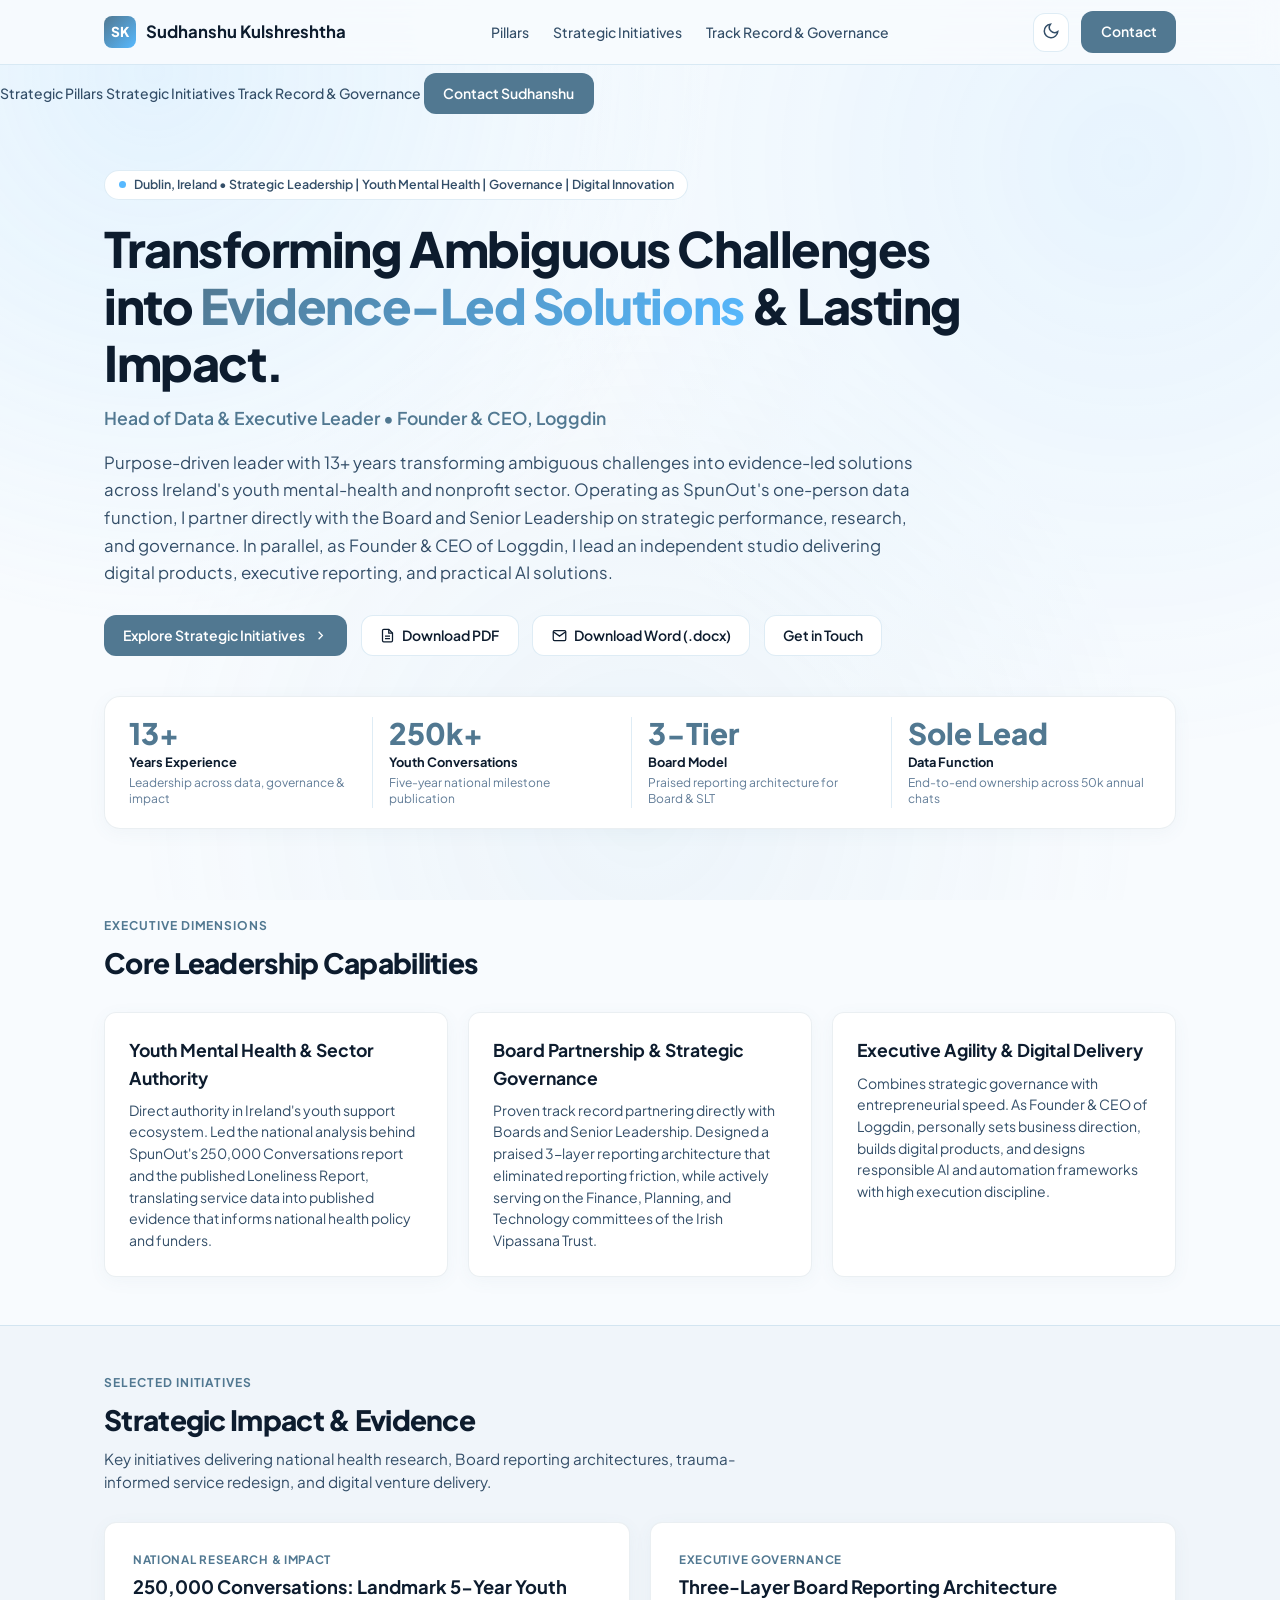
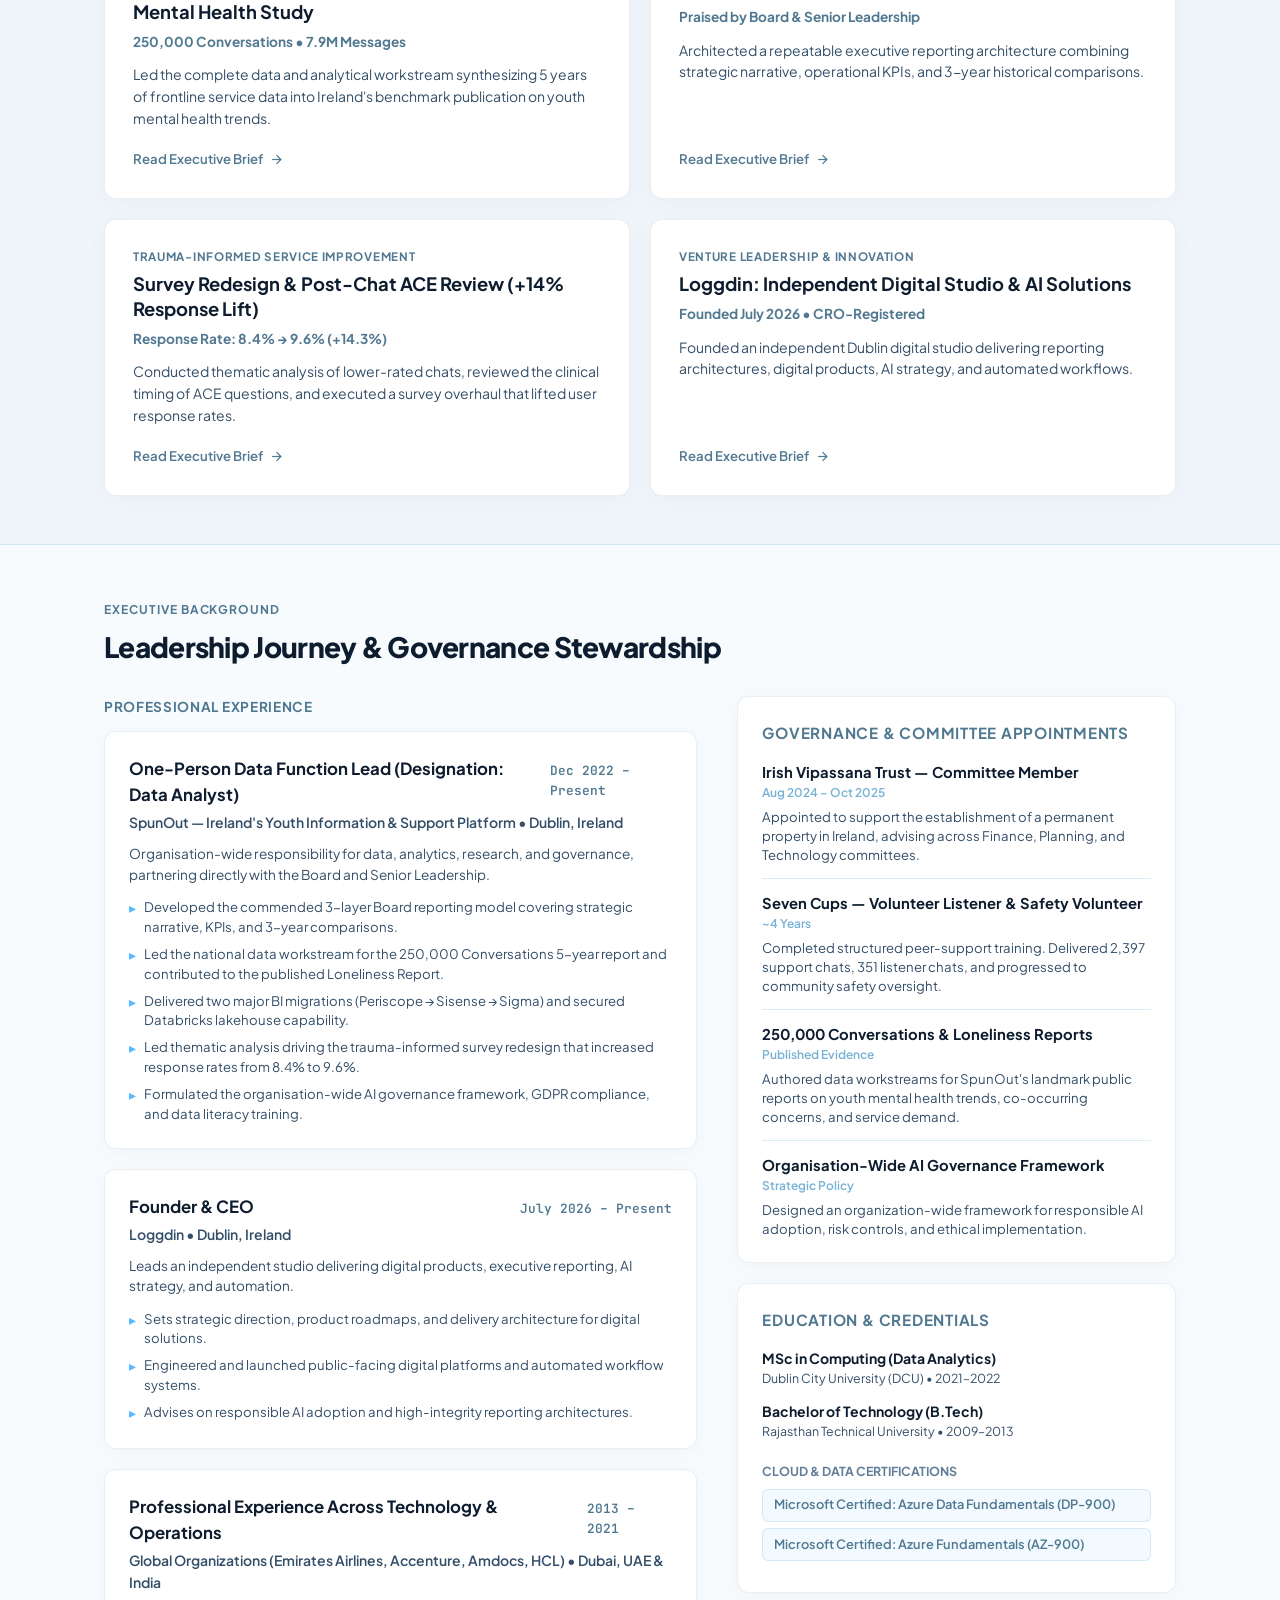
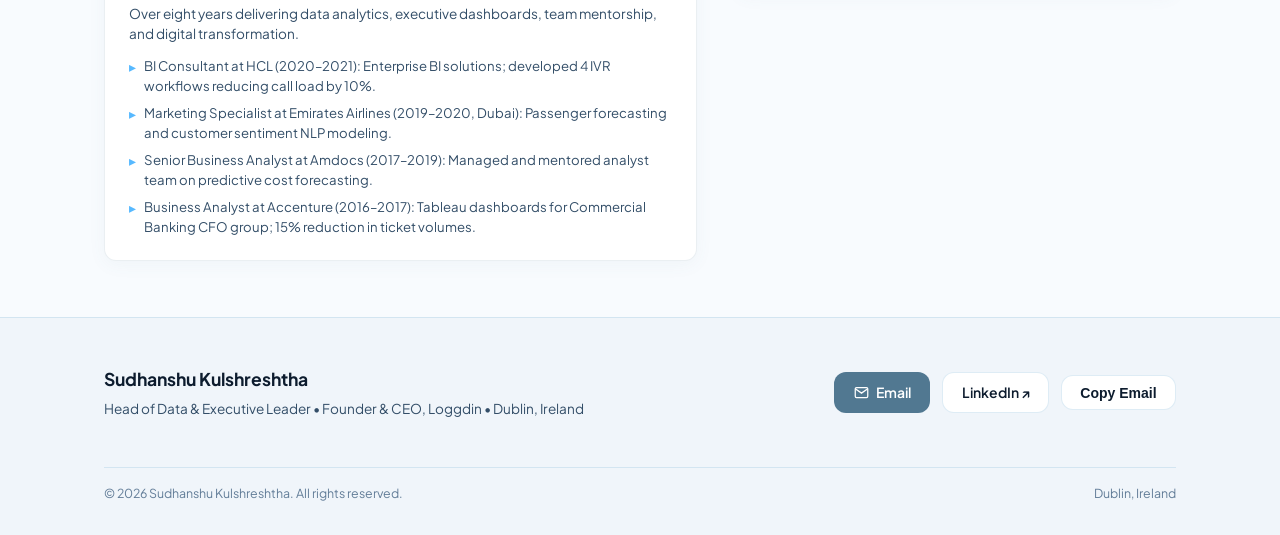
==== index.html @ 3b9b5137 "Executive portfolio & CEO resume for Sudhanshu Kulshreshtha" ====
<!DOCTYPE html>
<html lang="en" data-theme="light">
<head>
  <meta charset="UTF-8">
  <meta name="viewport" content="width=device-width, initial-scale=1.0">
  <title>Sudhanshu Kulshreshtha | Head of Data • Founder & CEO @ Loggdin</title>
  <meta name="description" content="Executive dossier of Sudhanshu Kulshreshtha. Strategic Leader across Youth Mental Health, Board Governance & Digital Innovation. Founder & CEO @ Loggdin • One-Person Data Function Lead @ SpunOut.">
  
  <!-- Google Fonts: Plus Jakarta Sans & JetBrains Mono -->
  <link rel="preconnect" href="https://fonts.googleapis.com">
  <link rel="preconnect" href="https://fonts.gstatic.com" crossorigin>
  <link href="https://fonts.googleapis.com/css2?family=JetBrains+Mono:wght@400;600;700&family=Plus+Jakarta+Sans:wght@400;500;600;700;800&display=swap" rel="stylesheet">
  
  <!-- Calm Blue Executive Dossier Stylesheet -->
  <link rel="stylesheet" href="css/styles.css">
</head>
<body>

  <!-- Calm Blue Ambient Gradient -->
  <div class="ambient-mesh"></div>

  <div class="content-wrapper">
    <!-- Header & Navigation -->
    <header class="site-header">
      <div class="container nav-container">
        <a href="#hero" class="logo-link">
          <div class="logo-badge">SK</div>
          <span>Sudhanshu Kulshreshtha</span>
        </a>

        <ul class="nav-links">
          <li><a href="#pillars" class="nav-link">Pillars</a></li>
          <li><a href="#initiatives" class="nav-link">Strategic Initiatives</a></li>
          <li><a href="#track-record" class="nav-link">Track Record & Governance</a></li>
        </ul>

        <div class="nav-actions">
          <button id="theme-toggle-btn" class="btn-icon-only" aria-label="Toggle Theme" title="Toggle Light / Dark Mode">
            <span id="theme-icon">
              <svg width="18" height="18" viewBox="0 0 24 24" fill="none" stroke="currentColor" stroke-width="2"><path d="M21 12.79A9 9 0 1 1 11.21 3 7 7 0 0 0 21 12.79z"></path></svg>
            </span>
          </button>
          <a href="mailto:kul.sudhanshu@gmail.com" class="btn btn-primary">
            <span>Contact</span>
          </a>
          <button id="mobile-menu-btn" class="mobile-toggle btn-icon-only" aria-label="Open Mobile Menu">
            <svg width="20" height="20" viewBox="0 0 24 24" fill="none" stroke="currentColor" stroke-width="2"><line x1="3" y1="12" x2="21" y2="12"></line><line x1="3" y1="6" x2="21" y2="6"></line><line x1="3" y1="18" x2="21" y2="18"></line></svg>
          </button>
        </div>
      </div>
    </header>

    <!-- Mobile Drawer Menu -->
    <div id="mobile-drawer" class="mobile-nav-drawer">
      <a href="#pillars" class="nav-link">Strategic Pillars</a>
      <a href="#initiatives" class="nav-link">Strategic Initiatives</a>
      <a href="#track-record" class="nav-link">Track Record & Governance</a>
      <a href="mailto:kul.sudhanshu@gmail.com" class="btn btn-primary" style="margin-top: 0.5rem;">Contact Sudhanshu</a>
    </div>

    <main>
      <!-- Compact Executive Hero -->
      <section id="hero" class="hero-section">
        <div class="container">
          <div class="hero-meta-strip">
            <span class="pulse-dot"></span>
            <span>Dublin, Ireland • Strategic Leadership | Youth Mental Health | Governance | Digital Innovation</span>
          </div>

          <h1 class="hero-title">
            Transforming Ambiguous Challenges into <span class="gradient-text">Evidence-Led Solutions</span> & Lasting Impact.
          </h1>

          <div class="hero-role-strip">
            Head of Data & Executive Leader • Founder & CEO, Loggdin
          </div>

          <p id="hero-bio" class="hero-bio">
            Purpose-driven leader with 13+ years transforming ambiguous challenges into evidence-led solutions across Ireland's youth mental-health and nonprofit sector. Operating as SpunOut's one-person data function, I partner directly with the Board and Senior Leadership on strategic performance, research, and governance. In parallel, as Founder & CEO of Loggdin, I lead an independent studio delivering digital products, executive reporting, and practical AI solutions.
          </p>

          <div class="hero-ctas">
            <a href="#initiatives" class="btn btn-primary">
              <span>Explore Strategic Initiatives</span>
              <svg width="15" height="15" viewBox="0 0 24 24" fill="none" stroke="currentColor" stroke-width="2"><polyline points="9 18 15 12 9 6"></polyline></svg>
            </a>
            <a href="Sudhanshu_Kulshreshtha_Resume.pdf" target="_blank" download="Sudhanshu_Kulshreshtha_Resume.pdf" class="btn btn-secondary" title="Download Official 2-Page PDF Resume">
              <svg width="15" height="15" viewBox="0 0 24 24" fill="none" stroke="currentColor" stroke-width="2"><path d="M14 2H6a2 2 0 0 0-2 2v16a2 2 0 0 0 2 2h12a2 2 0 0 0 2-2V8z"></path><polyline points="14 2 14 8 20 8"></polyline><line x1="16" y1="13" x2="8" y2="13"></line><line x1="16" y1="17" x2="8" y2="17"></line></svg>
              <span>Download PDF</span>
            </a>
            <a href="Sudhanshu_Kulshreshtha_Resume.docx" download="Sudhanshu_Kulshreshtha_Resume.docx" class="btn btn-secondary" title="Download Editable Microsoft Word Resume">
              <svg width="15" height="15" viewBox="0 0 24 24" fill="none" stroke="currentColor" stroke-width="2"><path d="M4 4h16c1.1 0 2 .9 2 2v12c0 1.1-.9 2-2 2H4c-1.1 0-2-.9-2-2V6c0-1.1.9-2 2-2z"></path><polyline points="22,6 12,13 2,6"></polyline></svg>
              <span>Download Word (.docx)</span>
            </a>
            <a href="mailto:kul.sudhanshu@gmail.com" class="btn btn-secondary">
              <span>Get in Touch</span>
            </a>
          </div>

          <!-- Space-Optimized Metrics Bar -->
          <div id="stats-bar-container" class="stats-bar">
            <!-- Injected via JavaScript -->
          </div>
        </div>
      </section>

      <!-- Strategic Pillars -->
      <section id="pillars" class="pillars-section">
        <div class="container">
          <div class="section-header">
            <span class="section-label">Executive Dimensions</span>
            <h2 class="section-heading">Core Leadership Capabilities</h2>
          </div>

          <div id="pillars-container" class="pillars-grid">
            <!-- Injected via JavaScript -->
          </div>
        </div>
      </section>

      <!-- Strategic Initiatives (The Work) -->
      <section id="initiatives" class="initiatives-section">
        <div class="container">
          <div class="section-header">
            <span class="section-label">Selected Initiatives</span>
            <h2 class="section-heading">Strategic Impact & Evidence</h2>
            <p class="section-desc">Key initiatives delivering national health research, Board reporting architectures, trauma-informed service redesign, and digital venture delivery.</p>
          </div>

          <div id="initiatives-container" class="initiatives-grid">
            <!-- Injected via JavaScript -->
          </div>
        </div>
      </section>

      <!-- Track Record & Governance (Two-Column Space-Optimized Dossier) -->
      <section id="track-record" class="dossier-section">
        <div class="container">
          <div class="section-header">
            <span class="section-label">Executive Background</span>
            <h2 class="section-heading">Leadership Journey & Governance Stewardship</h2>
          </div>

          <div class="dossier-grid">
            <!-- Left Column: Career Journey -->
            <div>
              <div style="font-size: 0.85rem; font-weight: 700; text-transform: uppercase; letter-spacing: 0.05em; color: var(--calm-slate-deep); margin-bottom: 0.85rem;">
                Professional Experience
              </div>
              <div id="experience-container" class="experience-list">
                <!-- Injected via JavaScript -->
              </div>
            </div>

            <!-- Right Column: Governance, Appointments & Credentials -->
            <div class="sidebar-panel">
              <div class="panel-card">
                <div class="panel-title">Governance & Committee Appointments</div>
                <div id="governance-container">
                  <!-- Injected via JavaScript -->
                </div>
              </div>

              <div class="panel-card">
                <div class="panel-title">Education & Credentials</div>
                <div id="education-container" style="margin-bottom: 1.25rem;">
                  <!-- Injected via JavaScript -->
                </div>
                <div style="font-size: 0.775rem; font-weight: 700; text-transform: uppercase; color: var(--text-muted); margin-bottom: 0.5rem;">
                  Cloud & Data Certifications
                </div>
                <div id="certifications-container">
                  <!-- Injected via JavaScript -->
                </div>
              </div>
            </div>
          </div>
        </div>
      </section>
    </main>

    <!-- Compact Executive Footer -->
    <footer class="site-footer">
      <div class="container">
        <div class="footer-inner">
          <div class="footer-info">
            <h3 style="color: var(--text-primary);">Sudhanshu Kulshreshtha</h3>
            <p>Head of Data & Executive Leader • Founder & CEO, Loggdin • Dublin, Ireland</p>
          </div>

          <div class="footer-contact-actions">
            <a href="mailto:kul.sudhanshu@gmail.com" class="btn btn-primary">
              <svg width="15" height="15" viewBox="0 0 24 24" fill="none" stroke="currentColor" stroke-width="2"><path d="M4 4h16c1.1 0 2 .9 2 2v12c0 1.1-.9 2-2 2H4c-1.1 0-2-.9-2-2V6c0-1.1.9-2 2-2z"></path><polyline points="22,6 12,13 2,6"></polyline></svg>
              <span>Email</span>
            </a>
            <a href="https://linkedin.com/in/sudhanshu-kulshreshtha" target="_blank" rel="noopener noreferrer" class="btn btn-secondary">
              <span>LinkedIn ↗</span>
            </a>
            <button onclick="copyEmail()" class="btn btn-secondary">
              <span>Copy Email</span>
            </button>
          </div>

          <div class="footer-copy-text">
            <span>© 2026 Sudhanshu Kulshreshtha. All rights reserved.</span>
            <span>Dublin, Ireland</span>
          </div>
        </div>
      </div>
    </footer>
  </div>

  <!-- Executive Brief Modal -->
  <div id="initiative-modal" class="modal-overlay" role="dialog" aria-modal="true" aria-label="Executive Brief">
    <div class="modal-container">
      <button class="modal-close-btn" onclick="closeInitiativeModal()" aria-label="Close modal">
        <svg width="18" height="18" viewBox="0 0 24 24" fill="none" stroke="currentColor" stroke-width="2"><line x1="18" y1="6" x2="6" y2="18"></line><line x1="6" y1="6" x2="18" y2="18"></line></svg>
      </button>
      <div id="modal-content">
        <!-- Injected via JavaScript -->
      </div>
    </div>
  </div>

  <!-- Scripts -->
  <script src="js/data.js"></script>
  <script src="js/app.js"></script>
</body>
</html>
---- css/styles.css ----
/* ==========================================================================
   Sudhanshu Kulshreshtha Executive Dossier Stylesheet
   "Calm Blue" Space-Optimized Executive Design System
   Palette:
     #90D5FF (Sky Mist)
     #57B9FF (Vibrant Cerulean)
     #77B1D4 (Muted Slate Blue)
     #517891 (Deep Slate Blue)
   ========================================================================== */

:root {
  --calm-sky: #90D5FF;
  --calm-cerulean: #57B9FF;
  --calm-slate-light: #77B1D4;
  --calm-slate-deep: #517891;

  /* Executive Calm Light Theme */
  --bg-primary: #F8FBFE;
  --bg-secondary: #F0F5FA;
  --bg-surface: #FFFFFF;
  --bg-card: #FFFFFF;
  --bg-subtle-blue: rgba(144, 213, 255, 0.12);
  
  --border-subtle: rgba(119, 177, 212, 0.24);
  --border-active: #57B9FF;
  --border-card: rgba(81, 120, 145, 0.12);

  --text-primary: #0D1C2E;
  --text-secondary: #334E68;
  --text-muted: #627D98;

  --font-sans: 'Plus Jakarta Sans', -apple-system, BlinkMacSystemFont, sans-serif;
  --font-mono: 'JetBrains Mono', monospace;

  --radius-sm: 6px;
  --radius-md: 12px;
  --radius-lg: 16px;
  --radius-full: 9999px;

  --shadow-subtle: 0 4px 18px rgba(81, 120, 145, 0.05);
  --shadow-hover: 0 8px 24px rgba(81, 120, 145, 0.1);
  --shadow-modal: 0 20px 50px rgba(13, 28, 46, 0.18);

  --transition-fast: 0.15s ease;
  --transition-base: 0.25s cubic-bezier(0.2, 0.8, 0.2, 1);
}

[data-theme="dark"] {
  --bg-primary: #0A121C;
  --bg-secondary: #0F1A28;
  --bg-surface: #142234;
  --bg-card: #142234;
  --bg-subtle-blue: rgba(87, 185, 255, 0.08);

  --border-subtle: rgba(119, 177, 212, 0.18);
  --border-active: #57B9FF;
  --border-card: rgba(119, 177, 212, 0.14);

  --text-primary: #F0F6FC;
  --text-secondary: #BAC7D5;
  --text-muted: #7E93A8;

  --shadow-subtle: 0 4px 20px rgba(0, 0, 0, 0.3);
  --shadow-hover: 0 8px 28px rgba(0, 0, 0, 0.45);
  --shadow-modal: 0 25px 60px rgba(0, 0, 0, 0.6);
}

*, *::before, *::after {
  box-sizing: border-box;
  margin: 0;
  padding: 0;
}

html {
  scroll-behavior: smooth;
  font-family: var(--font-sans);
  background-color: var(--bg-primary);
  color: var(--text-primary);
  line-height: 1.55;
}

body {
  min-height: 100vh;
  background-color: var(--bg-primary);
  color: var(--text-primary);
  transition: background-color var(--transition-base), color var(--transition-base);
  -webkit-font-smoothing: antialiased;
}

/* Subtle Calm Mesh Wave */
.ambient-mesh {
  position: fixed;
  top: 0;
  left: 0;
  width: 100%;
  height: 100%;
  pointer-events: none;
  z-index: 0;
  opacity: 0.7;
  background: 
    radial-gradient(circle at 12% 8%, rgba(144, 213, 255, 0.28) 0%, transparent 40%),
    radial-gradient(circle at 88% 18%, rgba(87, 185, 255, 0.14) 0%, transparent 45%),
    radial-gradient(circle at 50% 90%, rgba(119, 177, 212, 0.12) 0%, transparent 50%);
}

.content-wrapper {
  position: relative;
  z-index: 1;
}

.container {
  max-width: 1120px;
  margin: 0 auto;
  padding: 0 1.5rem;
}

/* Section Header Typography - Space Efficient */
.section-header {
  margin-bottom: 1.75rem;
}

.section-label {
  font-size: 0.75rem;
  font-weight: 700;
  text-transform: uppercase;
  letter-spacing: 0.08em;
  color: var(--calm-slate-deep);
  margin-bottom: 0.35rem;
  display: block;
}

[data-theme="dark"] .section-label {
  color: var(--calm-sky);
}

.section-heading {
  font-size: 1.75rem;
  font-weight: 800;
  letter-spacing: -0.025em;
  color: var(--text-primary);
}

.section-desc {
  font-size: 0.95rem;
  color: var(--text-secondary);
  max-width: 650px;
  margin-top: 0.35rem;
}

/* Header & Nav */
.site-header {
  position: sticky;
  top: 0;
  z-index: 50;
  backdrop-filter: blur(14px);
  -webkit-backdrop-filter: blur(14px);
  background: rgba(248, 251, 254, 0.9);
  border-bottom: 1px solid var(--border-subtle);
  transition: all var(--transition-base);
}

[data-theme="dark"] .site-header {
  background: rgba(10, 18, 28, 0.9);
}

.nav-container {
  display: flex;
  align-items: center;
  justify-content: space-between;
  height: 64px;
}

.logo-link {
  display: flex;
  align-items: center;
  gap: 0.65rem;
  text-decoration: none;
  color: var(--text-primary);
  font-weight: 700;
  font-size: 1.05rem;
}

.logo-badge {
  width: 32px;
  height: 32px;
  border-radius: 8px;
  background: linear-gradient(135deg, var(--calm-slate-deep) 0%, var(--calm-cerulean) 100%);
  display: flex;
  align-items: center;
  justify-content: center;
  color: #ffffff;
  font-weight: 800;
  font-size: 0.85rem;
}

.nav-links {
  display: flex;
  align-items: center;
  gap: 1.5rem;
  list-style: none;
}

.nav-link {
  text-decoration: none;
  color: var(--text-secondary);
  font-size: 0.875rem;
  font-weight: 500;
  transition: color var(--transition-fast);
}

.nav-link:hover {
  color: var(--calm-slate-deep);
  font-weight: 600;
}

[data-theme="dark"] .nav-link:hover {
  color: var(--calm-cerulean);
}

.nav-actions {
  display: flex;
  align-items: center;
  gap: 0.75rem;
}

/* Clean Buttons */
.btn {
  display: inline-flex;
  align-items: center;
  justify-content: center;
  gap: 0.45rem;
  padding: 0.55rem 1.15rem;
  border-radius: var(--radius-md);
  font-size: 0.875rem;
  font-weight: 600;
  cursor: pointer;
  transition: all var(--transition-base);
  text-decoration: none;
  border: 1px solid transparent;
}

.btn-primary {
  background: var(--calm-slate-deep);
  color: #ffffff;
}

.btn-primary:hover {
  background: #3F5E73;
  transform: translateY(-1px);
}

.btn-secondary {
  background: var(--bg-surface);
  color: var(--text-primary);
  border: 1px solid var(--border-subtle);
}

.btn-secondary:hover {
  background: var(--bg-secondary);
  border-color: var(--calm-slate-light);
  transform: translateY(-1px);
}

.btn-icon-only {
  padding: 0.5rem;
  border-radius: var(--radius-md);
  background: var(--bg-surface);
  border: 1px solid var(--border-subtle);
  color: var(--text-secondary);
  cursor: pointer;
  display: flex;
  align-items: center;
  justify-content: center;
}

.btn-icon-only:hover {
  color: var(--text-primary);
  border-color: var(--calm-slate-light);
}

.mobile-toggle {
  display: none;
  background: transparent;
  border: none;
  color: var(--text-primary);
  cursor: pointer;
}

/* Compact Executive Hero */
.hero-section {
  padding: 3.5rem 0 2.5rem;
}

.hero-meta-strip {
  display: inline-flex;
  align-items: center;
  gap: 0.5rem;
  padding: 0.25rem 0.85rem;
  background: var(--bg-surface);
  border: 1px solid var(--border-subtle);
  border-radius: var(--radius-full);
  font-size: 0.775rem;
  font-weight: 600;
  color: var(--text-secondary);
  margin-bottom: 1.25rem;
}

.pulse-dot {
  width: 7px;
  height: 7px;
  background-color: var(--calm-cerulean);
  border-radius: 50%;
}

.hero-title {
  font-size: clamp(2.1rem, 3.8vw, 3.1rem);
  font-weight: 800;
  letter-spacing: -0.03em;
  line-height: 1.18;
  margin-bottom: 0.85rem;
  max-width: 920px;
}

.gradient-text {
  background: linear-gradient(135deg, var(--calm-slate-deep) 0%, var(--calm-cerulean) 100%);
  -webkit-background-clip: text;
  -webkit-text-fill-color: transparent;
  display: inline-block;
}

[data-theme="dark"] .gradient-text {
  background: linear-gradient(135deg, var(--calm-sky) 0%, var(--calm-cerulean) 100%);
  -webkit-background-clip: text;
  -webkit-text-fill-color: transparent;
}

.hero-role-strip {
  font-size: 1.1rem;
  font-weight: 600;
  color: var(--calm-slate-deep);
  margin-bottom: 1rem;
}

[data-theme="dark"] .hero-role-strip {
  color: var(--calm-sky);
}

.hero-bio {
  font-size: 1.05rem;
  color: var(--text-secondary);
  max-width: 820px;
  line-height: 1.65;
  margin-bottom: 1.75rem;
}

.hero-ctas {
  display: flex;
  flex-wrap: wrap;
  gap: 0.85rem;
  margin-bottom: 2.5rem;
}

/* Space-Optimized Stats Bar */
.stats-bar {
  display: grid;
  grid-template-columns: repeat(4, 1fr);
  gap: 1rem;
  padding: 1.25rem 1.5rem;
  background: var(--bg-surface);
  border: 1px solid var(--border-card);
  border-radius: var(--radius-lg);
  box-shadow: var(--shadow-subtle);
}

.stat-item {
  border-right: 1px solid var(--border-subtle);
  padding-right: 1rem;
}

.stat-item:last-child {
  border-right: none;
  padding-right: 0;
}

.stat-val {
  font-size: 1.85rem;
  font-weight: 800;
  color: var(--calm-slate-deep);
  line-height: 1.1;
  margin-bottom: 0.2rem;
}

[data-theme="dark"] .stat-val {
  color: var(--calm-cerulean);
}

.stat-label {
  font-size: 0.8rem;
  font-weight: 700;
  color: var(--text-primary);
  margin-bottom: 0.15rem;
}

.stat-desc {
  font-size: 0.75rem;
  color: var(--text-muted);
  line-height: 1.35;
}

/* Strategic Pillars Section */
.pillars-section {
  padding: 3rem 0;
}

.pillars-grid {
  display: grid;
  grid-template-columns: repeat(3, 1fr);
  gap: 1.25rem;
}

.pillar-card {
  background: var(--bg-surface);
  border: 1px solid var(--border-card);
  border-radius: var(--radius-md);
  padding: 1.5rem;
  box-shadow: var(--shadow-subtle);
  transition: all var(--transition-base);
}

.pillar-card:hover {
  border-color: var(--calm-slate-light);
  transform: translateY(-2px);
  box-shadow: var(--shadow-hover);
}

.pillar-title {
  font-size: 1.1rem;
  margin-bottom: 0.5rem;
  color: var(--text-primary);
}

.pillar-desc {
  font-size: 0.875rem;
  color: var(--text-secondary);
  line-height: 1.55;
}

/* Initiatives (Case Studies) Section */
.initiatives-section {
  padding: 3rem 0;
  background: var(--bg-secondary);
  border-top: 1px solid var(--border-subtle);
  border-bottom: 1px solid var(--border-subtle);
}

.initiatives-grid {
  display: grid;
  grid-template-columns: repeat(2, 1fr);
  gap: 1.25rem;
}

.initiative-card {
  background: var(--bg-surface);
  border: 1px solid var(--border-card);
  border-radius: var(--radius-md);
  padding: 1.75rem;
  display: flex;
  flex-direction: column;
  justify-content: space-between;
  box-shadow: var(--shadow-subtle);
  transition: all var(--transition-base);
  cursor: pointer;
}

.initiative-card:hover {
  border-color: var(--calm-slate-light);
  transform: translateY(-2px);
  box-shadow: var(--shadow-hover);
}

.initiative-category {
  font-size: 0.725rem;
  font-weight: 700;
  text-transform: uppercase;
  letter-spacing: 0.06em;
  color: var(--calm-slate-deep);
  margin-bottom: 0.4rem;
}

[data-theme="dark"] .initiative-category {
  color: var(--calm-sky);
}

.initiative-title {
  font-size: 1.15rem;
  margin-bottom: 0.4rem;
  line-height: 1.35;
}

.initiative-lead-metric {
  font-size: 0.85rem;
  font-weight: 700;
  color: var(--calm-slate-deep);
  margin-bottom: 0.75rem;
}

[data-theme="dark"] .initiative-lead-metric {
  color: var(--calm-cerulean);
}

.initiative-summary {
  font-size: 0.875rem;
  color: var(--text-secondary);
  line-height: 1.55;
  margin-bottom: 1.25rem;
}

.initiative-action {
  display: inline-flex;
  align-items: center;
  gap: 0.35rem;
  font-size: 0.825rem;
  font-weight: 600;
  color: var(--calm-slate-deep);
}

[data-theme="dark"] .initiative-action {
  color: var(--calm-cerulean);
}

/* Two-Column Dossier Layout (Experience & Governance) */
.dossier-section {
  padding: 3.5rem 0;
}

.dossier-grid {
  display: grid;
  grid-template-columns: 1.15fr 0.85fr;
  gap: 2.5rem;
  align-items: start;
}

/* Experience List */
.experience-list {
  display: flex;
  flex-direction: column;
  gap: 1.25rem;
}

.exp-card {
  background: var(--bg-surface);
  border: 1px solid var(--border-card);
  border-radius: var(--radius-md);
  padding: 1.5rem;
  box-shadow: var(--shadow-subtle);
}

.exp-header {
  display: flex;
  justify-content: space-between;
  align-items: baseline;
  gap: 0.5rem;
  margin-bottom: 0.25rem;
}

.exp-role {
  font-size: 1.05rem;
}

.exp-period {
  font-size: 0.8rem;
  font-family: var(--font-mono);
  color: var(--calm-slate-deep);
  font-weight: 600;
}

[data-theme="dark"] .exp-period {
  color: var(--calm-cerulean);
}

.exp-company {
  font-size: 0.875rem;
  font-weight: 600;
  color: var(--text-secondary);
  margin-bottom: 0.65rem;
}

.exp-summary {
  font-size: 0.85rem;
  color: var(--text-secondary);
  line-height: 1.5;
  margin-bottom: 0.75rem;
}

.exp-bullets {
  list-style: none;
  display: flex;
  flex-direction: column;
  gap: 0.45rem;
}

.exp-bullet {
  display: flex;
  align-items: flex-start;
  gap: 0.5rem;
  font-size: 0.825rem;
  color: var(--text-secondary);
  line-height: 1.5;
}

.exp-bullet-dot {
  color: var(--calm-cerulean);
  font-size: 0.9rem;
  flex-shrink: 0;
}

/* Governance & Appointments Panel */
.sidebar-panel {
  display: flex;
  flex-direction: column;
  gap: 1.25rem;
}

.panel-card {
  background: var(--bg-surface);
  border: 1px solid var(--border-card);
  border-radius: var(--radius-md);
  padding: 1.5rem;
  box-shadow: var(--shadow-subtle);
}

.panel-title {
  font-size: 0.95rem;
  font-weight: 700;
  text-transform: uppercase;
  letter-spacing: 0.05em;
  color: var(--calm-slate-deep);
  margin-bottom: 1rem;
}

[data-theme="dark"] .panel-title {
  color: var(--calm-sky);
}

.gov-item {
  padding-bottom: 0.85rem;
  margin-bottom: 0.85rem;
  border-bottom: 1px solid var(--border-subtle);
}

.gov-item:last-child {
  padding-bottom: 0;
  margin-bottom: 0;
  border-bottom: none;
}

.gov-role {
  font-size: 0.925rem;
  font-weight: 700;
  color: var(--text-primary);
}

.gov-period {
  font-size: 0.75rem;
  color: var(--calm-slate-light);
  font-weight: 600;
  margin-bottom: 0.25rem;
}

.gov-desc {
  font-size: 0.825rem;
  color: var(--text-secondary);
  line-height: 1.45;
}

/* Education & Certs in Sidebar */
.edu-item {
  margin-bottom: 0.75rem;
}

.edu-item:last-child {
  margin-bottom: 0;
}

.edu-deg {
  font-size: 0.875rem;
  font-weight: 700;
  color: var(--text-primary);
}

.edu-school {
  font-size: 0.775rem;
  color: var(--text-secondary);
}

.cert-pill {
  display: block;
  font-size: 0.8rem;
  font-weight: 600;
  color: var(--calm-slate-deep);
  padding: 0.35rem 0.65rem;
  background: var(--bg-subtle-blue);
  border: 1px solid var(--border-subtle);
  border-radius: var(--radius-sm);
  margin-bottom: 0.4rem;
}

[data-theme="dark"] .cert-pill {
  color: var(--calm-sky);
}

/* Modal Overlay */
.modal-overlay {
  position: fixed;
  top: 0;
  left: 0;
  width: 100%;
  height: 100%;
  background: rgba(13, 28, 46, 0.55);
  backdrop-filter: blur(6px);
  -webkit-backdrop-filter: blur(6px);
  z-index: 100;
  display: flex;
  align-items: center;
  justify-content: center;
  padding: 1.5rem;
  opacity: 0;
  pointer-events: none;
  transition: opacity var(--transition-fast);
}

.modal-overlay.open {
  opacity: 1;
  pointer-events: auto;
}

.modal-container {
  background: var(--bg-surface);
  border: 1px solid var(--border-card);
  border-radius: var(--radius-lg);
  max-width: 680px;
  width: 100%;
  max-height: 85vh;
  overflow-y: auto;
  padding: 2.25rem;
  position: relative;
  box-shadow: var(--shadow-modal);
}

.modal-close-btn {
  position: absolute;
  top: 1.25rem;
  right: 1.25rem;
  background: var(--bg-secondary);
  border: 1px solid var(--border-subtle);
  border-radius: 50%;
  width: 32px;
  height: 32px;
  display: flex;
  align-items: center;
  justify-content: center;
  color: var(--text-secondary);
  cursor: pointer;
}

.modal-close-btn:hover {
  background: var(--bg-subtle-blue);
  color: var(--text-primary);
}

.modal-metric-grid {
  display: grid;
  grid-template-columns: repeat(4, 1fr);
  gap: 0.75rem;
  margin: 1.25rem 0;
  padding: 0.85rem;
  background: var(--bg-secondary);
  border-radius: var(--radius-sm);
  border: 1px solid var(--border-subtle);
}

.modal-metric-item .val {
  font-size: 1.1rem;
  font-weight: 800;
  color: var(--calm-slate-deep);
}

[data-theme="dark"] .modal-metric-item .val {
  color: var(--calm-cerulean);
}

.modal-metric-item .lbl {
  font-size: 0.7rem;
  color: var(--text-muted);
}

.modal-sec-title {
  font-size: 0.8rem;
  font-weight: 700;
  text-transform: uppercase;
  letter-spacing: 0.05em;
  color: var(--calm-slate-deep);
  margin: 1.1rem 0 0.35rem;
}

[data-theme="dark"] .modal-sec-title {
  color: var(--calm-sky);
}

.modal-text {
  font-size: 0.9rem;
  color: var(--text-secondary);
  line-height: 1.6;
}

/* Compact Executive Footer */
.site-footer {
  border-top: 1px solid var(--border-subtle);
  padding: 3rem 0 2rem;
  background: var(--bg-secondary);
}

.footer-inner {
  display: flex;
  justify-content: space-between;
  align-items: center;
  flex-wrap: wrap;
  gap: 1.5rem;
}

.footer-info h3 {
  font-size: 1.1rem;
  margin-bottom: 0.25rem;
}

.footer-info p {
  font-size: 0.85rem;
  color: var(--text-secondary);
}

.footer-contact-actions {
  display: flex;
  gap: 0.75rem;
  align-items: center;
}

.footer-copy-text {
  width: 100%;
  margin-top: 1.5rem;
  padding-top: 1rem;
  border-top: 1px solid var(--border-subtle);
  display: flex;
  justify-content: space-between;
  font-size: 0.775rem;
  color: var(--text-muted);
}

/* Responsive */
@media (max-width: 900px) {
  .nav-links { display: none; }
  .mobile-toggle { display: block; }
  .stats-bar { grid-template-columns: repeat(2, 1fr); }
  .pillars-grid { grid-template-columns: 1fr; }
  .initiatives-grid { grid-template-columns: 1fr; }
  .dossier-grid { grid-template-columns: 1fr; }
}

@media (max-width: 600px) {
  .stats-bar { grid-template-columns: 1fr; }
  .stat-item { border-right: none; border-bottom: 1px solid var(--border-subtle); padding-bottom: 0.75rem; }
  .footer-inner { flex-direction: column; align-items: flex-start; }
}
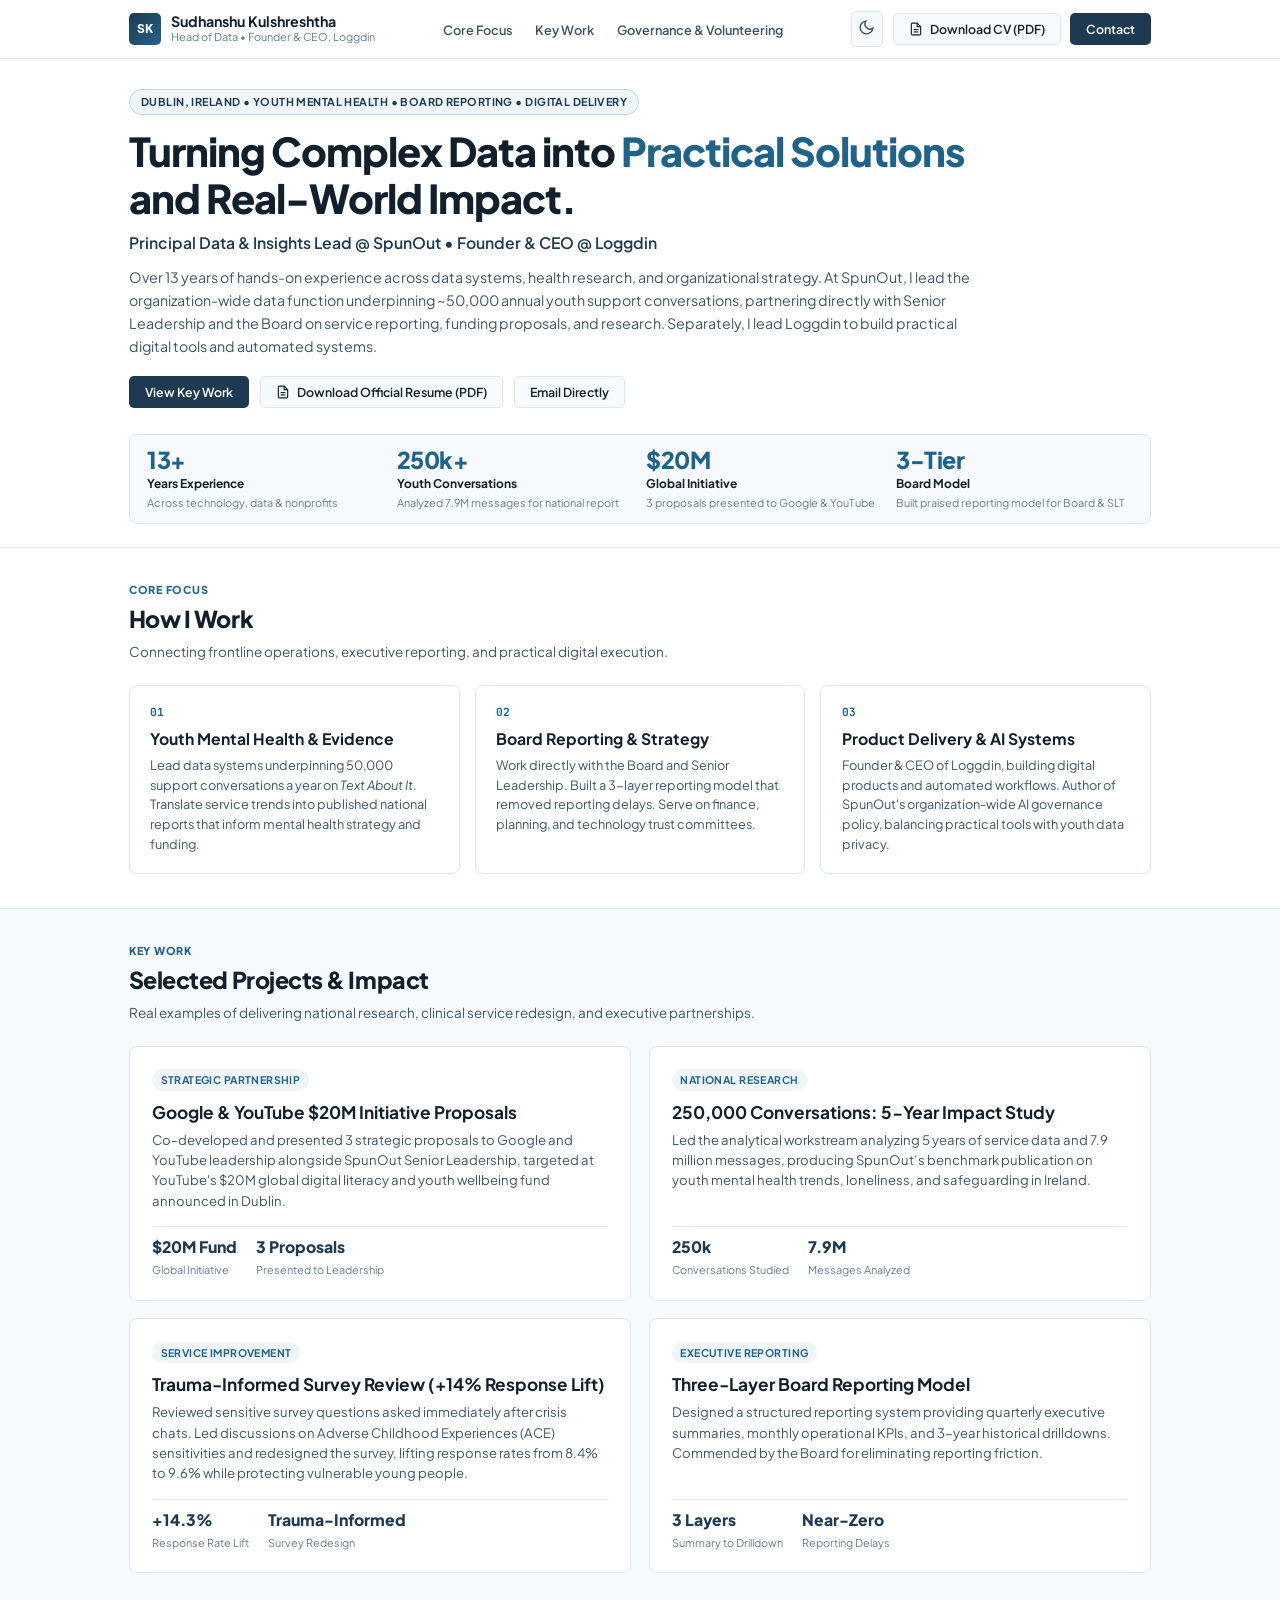
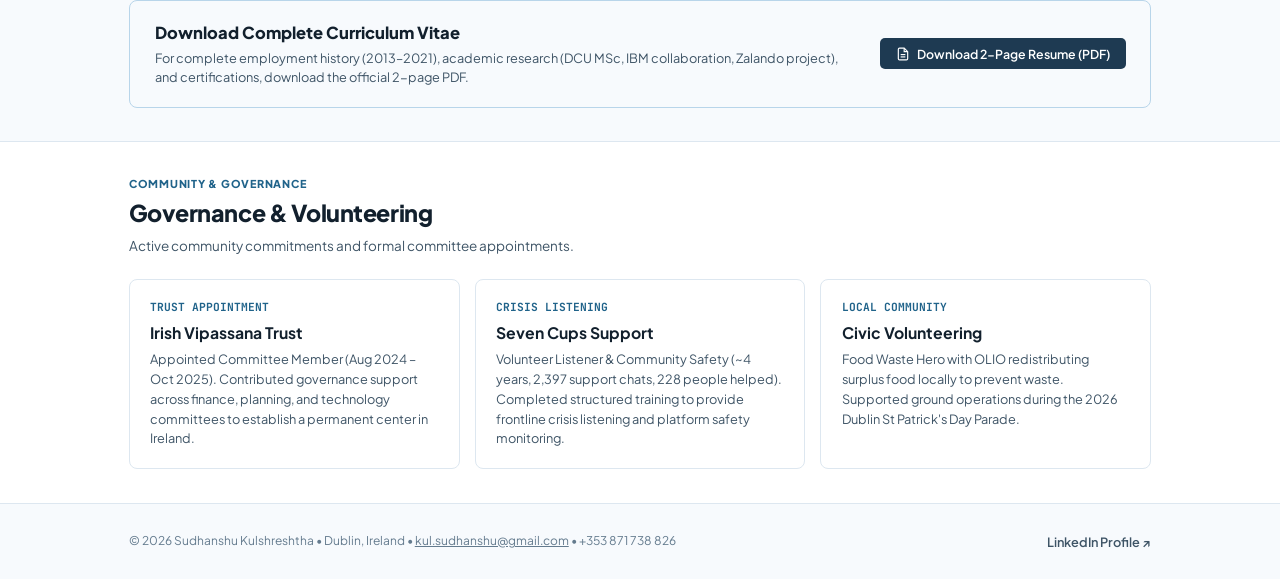
==== commit bddd0908: "Polish website: remove fluff, optimize space, restore dark mode, update 2-page PDF CV, and remove do" ====
--- a/index.html
+++ b/index.html
@@ -3,227 +3,301 @@
 <head>
   <meta charset="UTF-8">
   <meta name="viewport" content="width=device-width, initial-scale=1.0">
-  <title>Sudhanshu Kulshreshtha | Head of Data • Founder & CEO @ Loggdin</title>
-  <meta name="description" content="Executive dossier of Sudhanshu Kulshreshtha. Strategic Leader across Youth Mental Health, Board Governance & Digital Innovation. Founder & CEO @ Loggdin • One-Person Data Function Lead @ SpunOut.">
-  
-  <!-- Google Fonts: Plus Jakarta Sans & JetBrains Mono -->
+  <title>Sudhanshu Kulshreshtha | Executive Leadership Dossier</title>
+  <meta name="description" content="Executive dossier of Sudhanshu Kulshreshtha: Principal Data & Insights Lead @ SpunOut, Founder & CEO @ Loggdin. Youth mental health evidence, board governance, and digital delivery.">
   <link rel="preconnect" href="https://fonts.googleapis.com">
   <link rel="preconnect" href="https://fonts.gstatic.com" crossorigin>
-  <link href="https://fonts.googleapis.com/css2?family=JetBrains+Mono:wght@400;600;700&family=Plus+Jakarta+Sans:wght@400;500;600;700;800&display=swap" rel="stylesheet">
-  
-  <!-- Calm Blue Executive Dossier Stylesheet -->
+  <link href="https://fonts.googleapis.com/css2?family=Plus+Jakarta+Sans:wght@400;500;600;700;800&family=JetBrains+Mono:wght@500;700&display=swap" rel="stylesheet">
   <link rel="stylesheet" href="css/styles.css">
 </head>
 <body>
 
-  <!-- Calm Blue Ambient Gradient -->
-  <div class="ambient-mesh"></div>
-
-  <div class="content-wrapper">
-    <!-- Header & Navigation -->
-    <header class="site-header">
-      <div class="container nav-container">
-        <a href="#hero" class="logo-link">
-          <div class="logo-badge">SK</div>
-          <span>Sudhanshu Kulshreshtha</span>
+  <!-- Clean Compact Header -->
+  <header class="site-header">
+    <div class="container nav-container">
+      <a href="#hero" class="brand-group">
+        <div class="brand-avatar">SK</div>
+        <div class="brand-meta">
+          <h1>Sudhanshu Kulshreshtha</h1>
+          <p>Head of Data • Founder & CEO, Loggdin</p>
+        </div>
+      </a>
+
+      <ul class="nav-links">
+        <li><a href="#pillars" class="nav-link">Core Focus</a></li>
+        <li><a href="#initiatives" class="nav-link">Key Work</a></li>
+        <li><a href="#governance" class="nav-link">Governance & Volunteering</a></li>
+      </ul>
+
+      <div class="nav-actions">
+        <!-- Dark Mode Toggle Button -->
+        <button id="theme-toggle-btn" class="btn-icon-only" aria-label="Toggle Dark / Light Theme" title="Toggle Theme">
+          <span id="theme-icon">
+            <svg width="17" height="17" viewBox="0 0 24 24" fill="none" stroke="currentColor" stroke-width="2"><path d="M21 12.79A9 9 0 1 1 11.21 3 7 7 0 0 0 21 12.79z"></path></svg>
+          </span>
+        </button>
+
+        <!-- Official 2-Page PDF Download -->
+        <a href="Sudhanshu_Kulshreshtha_Resume.pdf" download="Sudhanshu_Kulshreshtha_Resume.pdf" class="btn btn-secondary" title="Download Official 2-Page PDF Resume">
+          <svg width="14" height="14" viewBox="0 0 24 24" fill="none" stroke="currentColor" stroke-width="2"><path d="M14 2H6a2 2 0 0 0-2 2v16a2 2 0 0 0 2 2h12a2 2 0 0 0 2-2V8z"></path><polyline points="14 2 14 8 20 8"></polyline><line x1="16" y1="13" x2="8" y2="13"></line><line x1="16" y1="17" x2="8" y2="17"></line></svg>
+          <span>Download CV (PDF)</span>
         </a>
-
-        <ul class="nav-links">
-          <li><a href="#pillars" class="nav-link">Pillars</a></li>
-          <li><a href="#initiatives" class="nav-link">Strategic Initiatives</a></li>
-          <li><a href="#track-record" class="nav-link">Track Record & Governance</a></li>
-        </ul>
-
-        <div class="nav-actions">
-          <button id="theme-toggle-btn" class="btn-icon-only" aria-label="Toggle Theme" title="Toggle Light / Dark Mode">
-            <span id="theme-icon">
-              <svg width="18" height="18" viewBox="0 0 24 24" fill="none" stroke="currentColor" stroke-width="2"><path d="M21 12.79A9 9 0 1 1 11.21 3 7 7 0 0 0 21 12.79z"></path></svg>
-            </span>
-          </button>
-          <a href="mailto:kul.sudhanshu@gmail.com" class="btn btn-primary">
-            <span>Contact</span>
+        <a href="mailto:kul.sudhanshu@gmail.com" class="btn btn-primary">
+          <span>Contact</span>
+        </a>
+      </div>
+    </div>
+  </header>
+
+  <main>
+    <!-- Hero Section: Grounded, Clean, No Fluff -->
+    <section id="hero" class="hero-section">
+      <div class="container">
+        <div class="hero-badge">
+          <span>Dublin, Ireland • Youth Mental Health • Board Reporting • Digital Delivery</span>
+        </div>
+
+        <h1 class="hero-title">
+          Turning Complex Data into <span class="highlight-text">Practical Solutions</span> and Real-World Impact.
+        </h1>
+
+        <div class="hero-subtitle">
+          Principal Data & Insights Lead @ SpunOut • Founder & CEO @ Loggdin
+        </div>
+
+        <p class="hero-lede">
+          Over 13 years of hands-on experience across data systems, health research, and organizational strategy. At SpunOut, I lead the organization-wide data function underpinning ~50,000 annual youth support conversations, partnering directly with Senior Leadership and the Board on service reporting, funding proposals, and research. Separately, I lead Loggdin to build practical digital tools and automated systems.
+        </p>
+
+        <div class="hero-actions">
+          <a href="#initiatives" class="btn btn-primary">
+            <span>View Key Work</span>
           </a>
-          <button id="mobile-menu-btn" class="mobile-toggle btn-icon-only" aria-label="Open Mobile Menu">
-            <svg width="20" height="20" viewBox="0 0 24 24" fill="none" stroke="currentColor" stroke-width="2"><line x1="3" y1="12" x2="21" y2="12"></line><line x1="3" y1="6" x2="21" y2="6"></line><line x1="3" y1="18" x2="21" y2="18"></line></svg>
-          </button>
-        </div>
-      </div>
-    </header>
-
-    <!-- Mobile Drawer Menu -->
-    <div id="mobile-drawer" class="mobile-nav-drawer">
-      <a href="#pillars" class="nav-link">Strategic Pillars</a>
-      <a href="#initiatives" class="nav-link">Strategic Initiatives</a>
-      <a href="#track-record" class="nav-link">Track Record & Governance</a>
-      <a href="mailto:kul.sudhanshu@gmail.com" class="btn btn-primary" style="margin-top: 0.5rem;">Contact Sudhanshu</a>
+          <a href="Sudhanshu_Kulshreshtha_Resume.pdf" download="Sudhanshu_Kulshreshtha_Resume.pdf" class="btn btn-secondary">
+            <svg width="14" height="14" viewBox="0 0 24 24" fill="none" stroke="currentColor" stroke-width="2"><path d="M14 2H6a2 2 0 0 0-2 2v16a2 2 0 0 0 2 2h12a2 2 0 0 0 2-2V8z"></path><polyline points="14 2 14 8 20 8"></polyline><line x1="16" y1="13" x2="8" y2="13"></line><line x1="16" y1="17" x2="8" y2="17"></line></svg>
+            <span>Download Official Resume (PDF)</span>
+          </a>
+          <a href="mailto:kul.sudhanshu@gmail.com" class="btn btn-secondary">
+            <span>Email Directly</span>
+          </a>
+        </div>
+
+        <!-- Space-Optimized Metrics Strip -->
+        <div class="metrics-strip">
+          <div class="metric-card">
+            <h3>13+</h3>
+            <div class="metric-label">Years Experience</div>
+            <div class="metric-sub">Across technology, data & nonprofits</div>
+          </div>
+          <div class="metric-card">
+            <h3>250k+</h3>
+            <div class="metric-label">Youth Conversations</div>
+            <div class="metric-sub">Analyzed 7.9M messages for national report</div>
+          </div>
+          <div class="metric-card">
+            <h3>$20M</h3>
+            <div class="metric-label">Global Initiative</div>
+            <div class="metric-sub">3 proposals presented to Google & YouTube</div>
+          </div>
+          <div class="metric-card">
+            <h3>3-Tier</h3>
+            <div class="metric-label">Board Model</div>
+            <div class="metric-sub">Built praised reporting model for Board & SLT</div>
+          </div>
+        </div>
+      </div>
+    </section>
+
+    <!-- Core Focus -->
+    <section id="pillars" class="section-padding">
+      <div class="container">
+        <span class="section-eyebrow">Core Focus</span>
+        <h2 class="section-heading">How I Work</h2>
+        <p class="section-desc">Connecting frontline operations, executive reporting, and practical digital execution.</p>
+
+        <div class="pillars-grid">
+          <div class="pillar-card">
+            <span class="pillar-num">01</span>
+            <h3>Youth Mental Health & Evidence</h3>
+            <p>Lead data systems underpinning 50,000 support conversations a year on <em>Text About It</em>. Translate service trends into published national reports that inform mental health strategy and funding.</p>
+          </div>
+          <div class="pillar-card">
+            <span class="pillar-num">02</span>
+            <h3>Board Reporting & Strategy</h3>
+            <p>Work directly with the Board and Senior Leadership. Built a 3-layer reporting model that removed reporting delays. Serve on finance, planning, and technology trust committees.</p>
+          </div>
+          <div class="pillar-card">
+            <span class="pillar-num">03</span>
+            <h3>Product Delivery & AI Systems</h3>
+            <p>Founder & CEO of Loggdin, building digital products and automated workflows. Author of SpunOut's organization-wide AI governance policy, balancing practical tools with youth data privacy.</p>
+          </div>
+        </div>
+      </div>
+    </section>
+
+    <!-- Key Work (Case Studies) -->
+    <section id="initiatives" class="section-padding" style="background: var(--bg-surface); border-top: 1px solid var(--border-subtle); border-bottom: 1px solid var(--border-subtle);">
+      <div class="container">
+        <span class="section-eyebrow">Key Work</span>
+        <h2 class="section-heading">Selected Projects & Impact</h2>
+        <p class="section-desc">Real examples of delivering national research, clinical service redesign, and executive partnerships.</p>
+
+        <div class="case-grid">
+          <div class="case-card">
+            <div>
+              <span class="case-tag">Strategic Partnership</span>
+              <h3>Google & YouTube $20M Initiative Proposals</h3>
+              <p>Co-developed and presented 3 strategic proposals to Google and YouTube leadership alongside SpunOut Senior Leadership, targeted at YouTube's $20M global digital literacy and youth wellbeing fund announced in Dublin.</p>
+            </div>
+            <div class="case-impact-strip">
+              <div class="impact-stat">
+                <h4>$20M Fund</h4>
+                <span>Global Initiative</span>
+              </div>
+              <div class="impact-stat">
+                <h4>3 Proposals</h4>
+                <span>Presented to Leadership</span>
+              </div>
+            </div>
+          </div>
+
+          <div class="case-card">
+            <div>
+              <span class="case-tag">National Research</span>
+              <h3>250,000 Conversations: 5-Year Impact Study</h3>
+              <p>Led the analytical workstream analyzing 5 years of service data and 7.9 million messages, producing SpunOut’s benchmark publication on youth mental health trends, loneliness, and safeguarding in Ireland.</p>
+            </div>
+            <div class="case-impact-strip">
+              <div class="impact-stat">
+                <h4>250k</h4>
+                <span>Conversations Studied</span>
+              </div>
+              <div class="impact-stat">
+                <h4>7.9M</h4>
+                <span>Messages Analyzed</span>
+              </div>
+            </div>
+          </div>
+
+          <div class="case-card">
+            <div>
+              <span class="case-tag">Service Improvement</span>
+              <h3>Trauma-Informed Survey Review (+14% Response Lift)</h3>
+              <p>Reviewed sensitive survey questions asked immediately after crisis chats. Led discussions on Adverse Childhood Experiences (ACE) sensitivities and redesigned the survey, lifting response rates from 8.4% to 9.6% while protecting vulnerable young people.</p>
+            </div>
+            <div class="case-impact-strip">
+              <div class="impact-stat">
+                <h4>+14.3%</h4>
+                <span>Response Rate Lift</span>
+              </div>
+              <div class="impact-stat">
+                <h4>Trauma-Informed</h4>
+                <span>Survey Redesign</span>
+              </div>
+            </div>
+          </div>
+
+          <div class="case-card">
+            <div>
+              <span class="case-tag">Executive Reporting</span>
+              <h3>Three-Layer Board Reporting Model</h3>
+              <p>Designed a structured reporting system providing quarterly executive summaries, monthly operational KPIs, and 3-year historical drilldowns. Commended by the Board for eliminating reporting friction.</p>
+            </div>
+            <div class="case-impact-strip">
+              <div class="impact-stat">
+                <h4>3 Layers</h4>
+                <span>Summary to Drilldown</span>
+              </div>
+              <div class="impact-stat">
+                <h4>Near-Zero</h4>
+                <span>Reporting Delays</span>
+              </div>
+            </div>
+          </div>
+        </div>
+
+        <!-- Sleek Resume Download Strip -->
+        <div class="dossier-callout">
+          <div class="callout-text">
+            <h3>Download Complete Curriculum Vitae</h3>
+            <p>For complete employment history (2013–2021), academic research (DCU MSc, IBM collaboration, Zalando project), and certifications, download the official 2-page PDF.</p>
+          </div>
+          <a href="Sudhanshu_Kulshreshtha_Resume.pdf" download="Sudhanshu_Kulshreshtha_Resume.pdf" class="btn btn-primary" style="white-space: nowrap;">
+            <svg width="14" height="14" viewBox="0 0 24 24" fill="none" stroke="currentColor" stroke-width="2"><path d="M14 2H6a2 2 0 0 0-2 2v16a2 2 0 0 0 2 2h12a2 2 0 0 0 2-2V8z"></path><polyline points="14 2 14 8 20 8"></polyline><line x1="16" y1="13" x2="8" y2="13"></line><line x1="16" y1="17" x2="8" y2="17"></line></svg>
+            <span>Download 2-Page Resume (PDF)</span>
+          </a>
+        </div>
+      </div>
+    </section>
+
+    <!-- Governance & Volunteering -->
+    <section id="governance" class="section-padding">
+      <div class="container">
+        <span class="section-eyebrow">Community & Governance</span>
+        <h2 class="section-heading">Governance & Volunteering</h2>
+        <p class="section-desc">Active community commitments and formal committee appointments.</p>
+
+        <div class="pillars-grid">
+          <div class="pillar-card">
+            <span class="pillar-num">TRUST APPOINTMENT</span>
+            <h3>Irish Vipassana Trust</h3>
+            <p>Appointed Committee Member (Aug 2024 – Oct 2025). Contributed governance support across finance, planning, and technology committees to establish a permanent center in Ireland.</p>
+          </div>
+          <div class="pillar-card">
+            <span class="pillar-num">CRISIS LISTENING</span>
+            <h3>Seven Cups Support</h3>
+            <p>Volunteer Listener & Community Safety (~4 years, 2,397 support chats, 228 people helped). Completed structured training to provide frontline crisis listening and platform safety monitoring.</p>
+          </div>
+          <div class="pillar-card">
+            <span class="pillar-num">LOCAL COMMUNITY</span>
+            <h3>Civic Volunteering</h3>
+            <p>Food Waste Hero with OLIO redistributing surplus food locally to prevent waste. Supported ground operations during the 2026 Dublin St Patrick's Day Parade.</p>
+          </div>
+        </div>
+      </div>
+    </section>
+  </main>
+
+  <footer class="site-footer">
+    <div class="container footer-inner">
+      <div class="footer-copy">
+        © 2026 Sudhanshu Kulshreshtha • Dublin, Ireland • <a href="mailto:kul.sudhanshu@gmail.com" style="color: inherit;">kul.sudhanshu@gmail.com</a> • +353 871 738 826
+      </div>
+      <div>
+        <a href="https://linkedin.com/in/sudhanshu-kulshreshtha" target="_blank" class="nav-link">LinkedIn Profile ↗</a>
+      </div>
     </div>
-
-    <main>
-      <!-- Compact Executive Hero -->
-      <section id="hero" class="hero-section">
-        <div class="container">
-          <div class="hero-meta-strip">
-            <span class="pulse-dot"></span>
-            <span>Dublin, Ireland • Strategic Leadership | Youth Mental Health | Governance | Digital Innovation</span>
-          </div>
-
-          <h1 class="hero-title">
-            Transforming Ambiguous Challenges into <span class="gradient-text">Evidence-Led Solutions</span> & Lasting Impact.
-          </h1>
-
-          <div class="hero-role-strip">
-            Head of Data & Executive Leader • Founder & CEO, Loggdin
-          </div>
-
-          <p id="hero-bio" class="hero-bio">
-            Purpose-driven leader with 13+ years transforming ambiguous challenges into evidence-led solutions across Ireland's youth mental-health and nonprofit sector. Operating as SpunOut's one-person data function, I partner directly with the Board and Senior Leadership on strategic performance, research, and governance. In parallel, as Founder & CEO of Loggdin, I lead an independent studio delivering digital products, executive reporting, and practical AI solutions.
-          </p>
-
-          <div class="hero-ctas">
-            <a href="#initiatives" class="btn btn-primary">
-              <span>Explore Strategic Initiatives</span>
-              <svg width="15" height="15" viewBox="0 0 24 24" fill="none" stroke="currentColor" stroke-width="2"><polyline points="9 18 15 12 9 6"></polyline></svg>
-            </a>
-            <a href="Sudhanshu_Kulshreshtha_Resume.pdf" target="_blank" download="Sudhanshu_Kulshreshtha_Resume.pdf" class="btn btn-secondary" title="Download Official 2-Page PDF Resume">
-              <svg width="15" height="15" viewBox="0 0 24 24" fill="none" stroke="currentColor" stroke-width="2"><path d="M14 2H6a2 2 0 0 0-2 2v16a2 2 0 0 0 2 2h12a2 2 0 0 0 2-2V8z"></path><polyline points="14 2 14 8 20 8"></polyline><line x1="16" y1="13" x2="8" y2="13"></line><line x1="16" y1="17" x2="8" y2="17"></line></svg>
-              <span>Download PDF</span>
-            </a>
-            <a href="Sudhanshu_Kulshreshtha_Resume.docx" download="Sudhanshu_Kulshreshtha_Resume.docx" class="btn btn-secondary" title="Download Editable Microsoft Word Resume">
-              <svg width="15" height="15" viewBox="0 0 24 24" fill="none" stroke="currentColor" stroke-width="2"><path d="M4 4h16c1.1 0 2 .9 2 2v12c0 1.1-.9 2-2 2H4c-1.1 0-2-.9-2-2V6c0-1.1.9-2 2-2z"></path><polyline points="22,6 12,13 2,6"></polyline></svg>
-              <span>Download Word (.docx)</span>
-            </a>
-            <a href="mailto:kul.sudhanshu@gmail.com" class="btn btn-secondary">
-              <span>Get in Touch</span>
-            </a>
-          </div>
-
-          <!-- Space-Optimized Metrics Bar -->
-          <div id="stats-bar-container" class="stats-bar">
-            <!-- Injected via JavaScript -->
-          </div>
-        </div>
-      </section>
-
-      <!-- Strategic Pillars -->
-      <section id="pillars" class="pillars-section">
-        <div class="container">
-          <div class="section-header">
-            <span class="section-label">Executive Dimensions</span>
-            <h2 class="section-heading">Core Leadership Capabilities</h2>
-          </div>
-
-          <div id="pillars-container" class="pillars-grid">
-            <!-- Injected via JavaScript -->
-          </div>
-        </div>
-      </section>
-
-      <!-- Strategic Initiatives (The Work) -->
-      <section id="initiatives" class="initiatives-section">
-        <div class="container">
-          <div class="section-header">
-            <span class="section-label">Selected Initiatives</span>
-            <h2 class="section-heading">Strategic Impact & Evidence</h2>
-            <p class="section-desc">Key initiatives delivering national health research, Board reporting architectures, trauma-informed service redesign, and digital venture delivery.</p>
-          </div>
-
-          <div id="initiatives-container" class="initiatives-grid">
-            <!-- Injected via JavaScript -->
-          </div>
-        </div>
-      </section>
-
-      <!-- Track Record & Governance (Two-Column Space-Optimized Dossier) -->
-      <section id="track-record" class="dossier-section">
-        <div class="container">
-          <div class="section-header">
-            <span class="section-label">Executive Background</span>
-            <h2 class="section-heading">Leadership Journey & Governance Stewardship</h2>
-          </div>
-
-          <div class="dossier-grid">
-            <!-- Left Column: Career Journey -->
-            <div>
-              <div style="font-size: 0.85rem; font-weight: 700; text-transform: uppercase; letter-spacing: 0.05em; color: var(--calm-slate-deep); margin-bottom: 0.85rem;">
-                Professional Experience
-              </div>
-              <div id="experience-container" class="experience-list">
-                <!-- Injected via JavaScript -->
-              </div>
-            </div>
-
-            <!-- Right Column: Governance, Appointments & Credentials -->
-            <div class="sidebar-panel">
-              <div class="panel-card">
-                <div class="panel-title">Governance & Committee Appointments</div>
-                <div id="governance-container">
-                  <!-- Injected via JavaScript -->
-                </div>
-              </div>
-
-              <div class="panel-card">
-                <div class="panel-title">Education & Credentials</div>
-                <div id="education-container" style="margin-bottom: 1.25rem;">
-                  <!-- Injected via JavaScript -->
-                </div>
-                <div style="font-size: 0.775rem; font-weight: 700; text-transform: uppercase; color: var(--text-muted); margin-bottom: 0.5rem;">
-                  Cloud & Data Certifications
-                </div>
-                <div id="certifications-container">
-                  <!-- Injected via JavaScript -->
-                </div>
-              </div>
-            </div>
-          </div>
-        </div>
-      </section>
-    </main>
-
-    <!-- Compact Executive Footer -->
-    <footer class="site-footer">
-      <div class="container">
-        <div class="footer-inner">
-          <div class="footer-info">
-            <h3 style="color: var(--text-primary);">Sudhanshu Kulshreshtha</h3>
-            <p>Head of Data & Executive Leader • Founder & CEO, Loggdin • Dublin, Ireland</p>
-          </div>
-
-          <div class="footer-contact-actions">
-            <a href="mailto:kul.sudhanshu@gmail.com" class="btn btn-primary">
-              <svg width="15" height="15" viewBox="0 0 24 24" fill="none" stroke="currentColor" stroke-width="2"><path d="M4 4h16c1.1 0 2 .9 2 2v12c0 1.1-.9 2-2 2H4c-1.1 0-2-.9-2-2V6c0-1.1.9-2 2-2z"></path><polyline points="22,6 12,13 2,6"></polyline></svg>
-              <span>Email</span>
-            </a>
-            <a href="https://linkedin.com/in/sudhanshu-kulshreshtha" target="_blank" rel="noopener noreferrer" class="btn btn-secondary">
-              <span>LinkedIn ↗</span>
-            </a>
-            <button onclick="copyEmail()" class="btn btn-secondary">
-              <span>Copy Email</span>
-            </button>
-          </div>
-
-          <div class="footer-copy-text">
-            <span>© 2026 Sudhanshu Kulshreshtha. All rights reserved.</span>
-            <span>Dublin, Ireland</span>
-          </div>
-        </div>
-      </div>
-    </footer>
-  </div>
-
-  <!-- Executive Brief Modal -->
-  <div id="initiative-modal" class="modal-overlay" role="dialog" aria-modal="true" aria-label="Executive Brief">
-    <div class="modal-container">
-      <button class="modal-close-btn" onclick="closeInitiativeModal()" aria-label="Close modal">
-        <svg width="18" height="18" viewBox="0 0 24 24" fill="none" stroke="currentColor" stroke-width="2"><line x1="18" y1="6" x2="6" y2="18"></line><line x1="6" y1="6" x2="18" y2="18"></line></svg>
-      </button>
-      <div id="modal-content">
-        <!-- Injected via JavaScript -->
-      </div>
-    </div>
-  </div>
-
-  <!-- Scripts -->
-  <script src="js/data.js"></script>
-  <script src="js/app.js"></script>
+  </footer>
+
+  <!-- Theme Toggle Controller -->
+  <script>
+    (function() {
+      const toggleBtn = document.getElementById('theme-toggle-btn');
+      const icon = document.getElementById('theme-icon');
+      
+      const sunIcon = '<svg width="17" height="17" viewBox="0 0 24 24" fill="none" stroke="currentColor" stroke-width="2"><circle cx="12" cy="12" r="5"></circle><line x1="12" y1="1" x2="12" y2="3"></line><line x1="12" y1="21" x2="12" y2="23"></line><line x1="4.22" y1="4.22" x2="5.64" y2="5.64"></line><line x1="18.36" y1="18.36" x2="19.78" y2="19.78"></line><line x1="1" y1="12" x2="3" y2="12"></line><line x1="21" y1="12" x2="23" y2="12"></line><line x1="4.22" y1="19.78" x2="5.64" y2="18.36"></line><line x1="18.36" y1="5.64" x2="19.78" y2="4.22"></line></svg>';
+      const moonIcon = '<svg width="17" height="17" viewBox="0 0 24 24" fill="none" stroke="currentColor" stroke-width="2"><path d="M21 12.79A9 9 0 1 1 11.21 3 7 7 0 0 0 21 12.79z"></path></svg>';
+
+      function setTheme(theme) {
+        document.documentElement.setAttribute('data-theme', theme);
+        localStorage.setItem('sk_portfolio_theme', theme);
+        if (icon) {
+          icon.innerHTML = theme === 'dark' ? sunIcon : moonIcon;
+        }
+      }
+
+      const storedTheme = localStorage.getItem('sk_portfolio_theme');
+      const prefersDark = window.matchMedia('(prefers-color-scheme: dark)').matches;
+      const initialTheme = storedTheme || (prefersDark ? 'dark' : 'light');
+      setTheme(initialTheme);
+
+      if (toggleBtn) {
+        toggleBtn.addEventListener('click', function() {
+          const current = document.documentElement.getAttribute('data-theme') || 'light';
+          setTheme(current === 'light' ? 'dark' : 'light');
+        });
+      }
+    })();
+  </script>
 </body>
 </html>
--- a/css/styles.css
+++ b/css/styles.css
@@ -1,68 +1,53 @@
-/* ==========================================================================
-   Sudhanshu Kulshreshtha Executive Dossier Stylesheet
-   "Calm Blue" Space-Optimized Executive Design System
-   Palette:
-     #90D5FF (Sky Mist)
-     #57B9FF (Vibrant Cerulean)
-     #77B1D4 (Muted Slate Blue)
-     #517891 (Deep Slate Blue)
-   ========================================================================== */
+/**
+ * Executive Dossier Design System
+ * Calm Blue & Deep Slate Executive Palette
+ * Optimized for Content Density & High-Impact Typography
+ */
 
 :root {
-  --calm-sky: #90D5FF;
-  --calm-cerulean: #57B9FF;
-  --calm-slate-light: #77B1D4;
-  --calm-slate-deep: #517891;
-
-  /* Executive Calm Light Theme */
-  --bg-primary: #F8FBFE;
-  --bg-secondary: #F0F5FA;
-  --bg-surface: #FFFFFF;
+  --calm-slate-deep: #1E3A52;
+  --calm-cerulean: #20638A;
+  --calm-sky: #4A90E2;
+  --calm-ice: #F0F5FA;
+  --bg-primary: #FFFFFF;
+  --bg-surface: #F7FAFD;
   --bg-card: #FFFFFF;
-  --bg-subtle-blue: rgba(144, 213, 255, 0.12);
+  --border-subtle: #DDE7F0;
+  --border-accent: #B8D5EA;
+  --text-primary: #12202D;
+  --text-secondary: #3E5466;
+  --text-muted: #647B8E;
   
-  --border-subtle: rgba(119, 177, 212, 0.24);
-  --border-active: #57B9FF;
-  --border-card: rgba(81, 120, 145, 0.12);
-
-  --text-primary: #0D1C2E;
-  --text-secondary: #334E68;
-  --text-muted: #627D98;
-
-  --font-sans: 'Plus Jakarta Sans', -apple-system, BlinkMacSystemFont, sans-serif;
-  --font-mono: 'JetBrains Mono', monospace;
-
-  --radius-sm: 6px;
-  --radius-md: 12px;
-  --radius-lg: 16px;
+  --shadow-sm: 0 1px 4px rgba(30, 58, 82, 0.05);
+  --shadow-md: 0 4px 14px rgba(30, 58, 82, 0.08);
+  --shadow-modal: 0 20px 50px rgba(10, 25, 40, 0.25);
+  
+  --radius-sm: 5px;
+  --radius-md: 8px;
+  --radius-lg: 12px;
   --radius-full: 9999px;
-
-  --shadow-subtle: 0 4px 18px rgba(81, 120, 145, 0.05);
-  --shadow-hover: 0 8px 24px rgba(81, 120, 145, 0.1);
-  --shadow-modal: 0 20px 50px rgba(13, 28, 46, 0.18);
-
+  
   --transition-fast: 0.15s ease;
-  --transition-base: 0.25s cubic-bezier(0.2, 0.8, 0.2, 1);
+  --transition-base: 0.2s ease;
 }
 
 [data-theme="dark"] {
-  --bg-primary: #0A121C;
-  --bg-secondary: #0F1A28;
-  --bg-surface: #142234;
-  --bg-card: #142234;
-  --bg-subtle-blue: rgba(87, 185, 255, 0.08);
-
-  --border-subtle: rgba(119, 177, 212, 0.18);
-  --border-active: #57B9FF;
-  --border-card: rgba(119, 177, 212, 0.14);
-
-  --text-primary: #F0F6FC;
-  --text-secondary: #BAC7D5;
-  --text-muted: #7E93A8;
-
-  --shadow-subtle: 0 4px 20px rgba(0, 0, 0, 0.3);
-  --shadow-hover: 0 8px 28px rgba(0, 0, 0, 0.45);
-  --shadow-modal: 0 25px 60px rgba(0, 0, 0, 0.6);
+  --calm-slate-deep: #2A4E6C;
+  --calm-cerulean: #3B89B6;
+  --calm-sky: #5CA4E6;
+  --calm-ice: #142434;
+  --bg-primary: #0A131C;
+  --bg-surface: #101D2A;
+  --bg-card: #142434;
+  --border-subtle: #1C3246;
+  --border-accent: #274764;
+  --text-primary: #F0F6FA;
+  --text-secondary: #ADC1D1;
+  --text-muted: #6E889E;
+  
+  --shadow-sm: 0 1px 4px rgba(0, 0, 0, 0.3);
+  --shadow-md: 0 4px 14px rgba(0, 0, 0, 0.45);
+  --shadow-modal: 0 20px 50px rgba(0, 0, 0, 0.65);
 }
 
 *, *::before, *::after {
@@ -73,129 +58,83 @@
 
 html {
   scroll-behavior: smooth;
-  font-family: var(--font-sans);
   background-color: var(--bg-primary);
   color: var(--text-primary);
-  line-height: 1.55;
+  line-height: 1.5;
+  font-size: 15px;
 }
 
 body {
-  min-height: 100vh;
+  font-family: 'Plus Jakarta Sans', -apple-system, BlinkMacSystemFont, 'Segoe UI', Roboto, sans-serif;
   background-color: var(--bg-primary);
   color: var(--text-primary);
   transition: background-color var(--transition-base), color var(--transition-base);
   -webkit-font-smoothing: antialiased;
 }
 
-/* Subtle Calm Mesh Wave */
-.ambient-mesh {
-  position: fixed;
-  top: 0;
-  left: 0;
-  width: 100%;
-  height: 100%;
-  pointer-events: none;
-  z-index: 0;
-  opacity: 0.7;
-  background: 
-    radial-gradient(circle at 12% 8%, rgba(144, 213, 255, 0.28) 0%, transparent 40%),
-    radial-gradient(circle at 88% 18%, rgba(87, 185, 255, 0.14) 0%, transparent 45%),
-    radial-gradient(circle at 50% 90%, rgba(119, 177, 212, 0.12) 0%, transparent 50%);
-}
-
-.content-wrapper {
-  position: relative;
-  z-index: 1;
-}
-
 .container {
-  max-width: 1120px;
+  max-width: 1060px;
   margin: 0 auto;
-  padding: 0 1.5rem;
-}
-
-/* Section Header Typography - Space Efficient */
-.section-header {
-  margin-bottom: 1.75rem;
-}
-
-.section-label {
-  font-size: 0.75rem;
-  font-weight: 700;
-  text-transform: uppercase;
-  letter-spacing: 0.08em;
-  color: var(--calm-slate-deep);
-  margin-bottom: 0.35rem;
-  display: block;
-}
-
-[data-theme="dark"] .section-label {
-  color: var(--calm-sky);
-}
-
-.section-heading {
-  font-size: 1.75rem;
-  font-weight: 800;
-  letter-spacing: -0.025em;
-  color: var(--text-primary);
-}
-
-.section-desc {
-  font-size: 0.95rem;
-  color: var(--text-secondary);
-  max-width: 650px;
-  margin-top: 0.35rem;
-}
-
-/* Header & Nav */
+  padding: 0 1.25rem;
+}
+
+/* Header & Navigation */
 .site-header {
   position: sticky;
   top: 0;
-  z-index: 50;
-  backdrop-filter: blur(14px);
-  -webkit-backdrop-filter: blur(14px);
-  background: rgba(248, 251, 254, 0.9);
+  z-index: 100;
+  background: rgba(255, 255, 255, 0.94);
+  backdrop-filter: blur(10px);
+  -webkit-backdrop-filter: blur(10px);
   border-bottom: 1px solid var(--border-subtle);
-  transition: all var(--transition-base);
+  transition: background var(--transition-base), border-color var(--transition-base);
 }
 
 [data-theme="dark"] .site-header {
-  background: rgba(10, 18, 28, 0.9);
+  background: rgba(10, 19, 28, 0.94);
 }
 
 .nav-container {
   display: flex;
   align-items: center;
   justify-content: space-between;
-  height: 64px;
-}
-
-.logo-link {
+  height: 58px;
+}
+
+.brand-group {
   display: flex;
   align-items: center;
   gap: 0.65rem;
   text-decoration: none;
   color: var(--text-primary);
-  font-weight: 700;
-  font-size: 1.05rem;
-}
-
-.logo-badge {
+}
+
+.brand-avatar {
   width: 32px;
   height: 32px;
-  border-radius: 8px;
+  border-radius: var(--radius-sm);
   background: linear-gradient(135deg, var(--calm-slate-deep) 0%, var(--calm-cerulean) 100%);
+  color: #ffffff;
   display: flex;
   align-items: center;
   justify-content: center;
-  color: #ffffff;
-  font-weight: 800;
-  font-size: 0.85rem;
+  font-weight: 800;
+  font-size: 0.8rem;
+}
+
+.brand-meta h1 {
+  font-size: 0.95rem;
+  font-weight: 700;
+  line-height: 1.15;
+}
+
+.brand-meta p {
+  font-size: 0.725rem;
+  color: var(--text-muted);
 }
 
 .nav-links {
   display: flex;
-  align-items: center;
   gap: 1.5rem;
   list-style: none;
 }
@@ -203,40 +142,41 @@
 .nav-link {
   text-decoration: none;
   color: var(--text-secondary);
-  font-size: 0.875rem;
-  font-weight: 500;
+  font-size: 0.85rem;
+  font-weight: 600;
   transition: color var(--transition-fast);
 }
 
 .nav-link:hover {
-  color: var(--calm-slate-deep);
-  font-weight: 600;
-}
-
-[data-theme="dark"] .nav-link:hover {
   color: var(--calm-cerulean);
 }
 
 .nav-actions {
   display: flex;
   align-items: center;
-  gap: 0.75rem;
-}
-
-/* Clean Buttons */
+  gap: 0.65rem;
+}
+
+/* Mobile drawer: strictly hidden on desktop to eliminate overlap */
+.mobile-nav-drawer {
+  display: none !important;
+}
+
+/* Buttons */
 .btn {
   display: inline-flex;
   align-items: center;
   justify-content: center;
   gap: 0.45rem;
-  padding: 0.55rem 1.15rem;
-  border-radius: var(--radius-md);
-  font-size: 0.875rem;
+  padding: 0.45rem 1rem;
+  border-radius: var(--radius-sm);
+  font-size: 0.825rem;
   font-weight: 600;
+  text-decoration: none;
+  transition: all var(--transition-fast);
   cursor: pointer;
-  transition: all var(--transition-base);
-  text-decoration: none;
   border: 1px solid transparent;
+  line-height: 1.3;
 }
 
 .btn-primary {
@@ -245,25 +185,25 @@
 }
 
 .btn-primary:hover {
-  background: #3F5E73;
+  background: var(--calm-cerulean);
   transform: translateY(-1px);
 }
 
 .btn-secondary {
   background: var(--bg-surface);
   color: var(--text-primary);
-  border: 1px solid var(--border-subtle);
+  border-color: var(--border-subtle);
 }
 
 .btn-secondary:hover {
-  background: var(--bg-secondary);
-  border-color: var(--calm-slate-light);
+  background: var(--calm-ice);
+  border-color: var(--border-accent);
   transform: translateY(-1px);
 }
 
 .btn-icon-only {
-  padding: 0.5rem;
-  border-radius: var(--radius-md);
+  padding: 0.45rem;
+  border-radius: var(--radius-sm);
   background: var(--bg-surface);
   border: 1px solid var(--border-subtle);
   color: var(--text-secondary);
@@ -271,602 +211,337 @@
   display: flex;
   align-items: center;
   justify-content: center;
+  transition: all var(--transition-fast);
 }
 
 .btn-icon-only:hover {
   color: var(--text-primary);
-  border-color: var(--calm-slate-light);
-}
-
-.mobile-toggle {
-  display: none;
-  background: transparent;
-  border: none;
-  color: var(--text-primary);
-  cursor: pointer;
-}
-
-/* Compact Executive Hero */
+  border-color: var(--border-accent);
+}
+
+/* Hero Section */
 .hero-section {
-  padding: 3.5rem 0 2.5rem;
-}
-
-.hero-meta-strip {
+  padding: 2rem 0 1.5rem;
+  border-bottom: 1px solid var(--border-subtle);
+}
+
+.hero-badge {
   display: inline-flex;
   align-items: center;
-  gap: 0.5rem;
-  padding: 0.25rem 0.85rem;
+  gap: 0.45rem;
+  padding: 0.25rem 0.75rem;
+  background: var(--calm-ice);
+  border: 1px solid var(--border-accent);
+  border-radius: var(--radius-full);
+  font-size: 0.725rem;
+  font-weight: 700;
+  color: var(--calm-slate-deep);
+  text-transform: uppercase;
+  letter-spacing: 0.04em;
+  margin-bottom: 0.85rem;
+}
+
+[data-theme="dark"] .hero-badge {
+  background: rgba(32, 99, 138, 0.2);
+  border-color: var(--calm-cerulean);
+  color: var(--calm-sky);
+}
+
+.hero-title {
+  font-size: clamp(1.85rem, 3.2vw, 2.65rem);
+  font-weight: 800;
+  letter-spacing: -0.025em;
+  line-height: 1.18;
+  color: var(--text-primary);
+  max-width: 900px;
+  margin-bottom: 0.65rem;
+}
+
+.highlight-text {
+  color: var(--calm-cerulean);
+}
+
+[data-theme="dark"] .highlight-text {
+  color: var(--calm-sky);
+}
+
+.hero-subtitle {
+  font-size: 1.05rem;
+  font-weight: 600;
+  color: var(--calm-slate-deep);
+  margin-bottom: 0.75rem;
+}
+
+[data-theme="dark"] .hero-subtitle {
+  color: var(--calm-sky);
+}
+
+.hero-lede {
+  font-size: 0.95rem;
+  color: var(--text-secondary);
+  max-width: 860px;
+  line-height: 1.6;
+  margin-bottom: 1.25rem;
+}
+
+.hero-actions {
+  display: flex;
+  flex-wrap: wrap;
+  gap: 0.75rem;
+  margin-bottom: 1.75rem;
+}
+
+/* Metrics Strip */
+.metrics-strip {
+  display: grid;
+  grid-template-columns: repeat(4, 1fr);
+  gap: 0.85rem;
   background: var(--bg-surface);
   border: 1px solid var(--border-subtle);
-  border-radius: var(--radius-full);
-  font-size: 0.775rem;
-  font-weight: 600;
-  color: var(--text-secondary);
-  margin-bottom: 1.25rem;
-}
-
-.pulse-dot {
-  width: 7px;
-  height: 7px;
-  background-color: var(--calm-cerulean);
-  border-radius: 50%;
-}
-
-.hero-title {
-  font-size: clamp(2.1rem, 3.8vw, 3.1rem);
-  font-weight: 800;
-  letter-spacing: -0.03em;
-  line-height: 1.18;
-  margin-bottom: 0.85rem;
-  max-width: 920px;
-}
-
-.gradient-text {
-  background: linear-gradient(135deg, var(--calm-slate-deep) 0%, var(--calm-cerulean) 100%);
-  -webkit-background-clip: text;
-  -webkit-text-fill-color: transparent;
-  display: inline-block;
-}
-
-[data-theme="dark"] .gradient-text {
-  background: linear-gradient(135deg, var(--calm-sky) 0%, var(--calm-cerulean) 100%);
-  -webkit-background-clip: text;
-  -webkit-text-fill-color: transparent;
-}
-
-.hero-role-strip {
-  font-size: 1.1rem;
-  font-weight: 600;
-  color: var(--calm-slate-deep);
-  margin-bottom: 1rem;
-}
-
-[data-theme="dark"] .hero-role-strip {
-  color: var(--calm-sky);
-}
-
-.hero-bio {
-  font-size: 1.05rem;
-  color: var(--text-secondary);
-  max-width: 820px;
-  line-height: 1.65;
-  margin-bottom: 1.75rem;
-}
-
-.hero-ctas {
-  display: flex;
-  flex-wrap: wrap;
-  gap: 0.85rem;
-  margin-bottom: 2.5rem;
-}
-
-/* Space-Optimized Stats Bar */
-.stats-bar {
-  display: grid;
-  grid-template-columns: repeat(4, 1fr);
-  gap: 1rem;
-  padding: 1.25rem 1.5rem;
-  background: var(--bg-surface);
-  border: 1px solid var(--border-card);
-  border-radius: var(--radius-lg);
-  box-shadow: var(--shadow-subtle);
-}
-
-.stat-item {
-  border-right: 1px solid var(--border-subtle);
-  padding-right: 1rem;
-}
-
-.stat-item:last-child {
-  border-right: none;
-  padding-right: 0;
-}
-
-.stat-val {
-  font-size: 1.85rem;
-  font-weight: 800;
-  color: var(--calm-slate-deep);
-  line-height: 1.1;
-  margin-bottom: 0.2rem;
-}
-
-[data-theme="dark"] .stat-val {
+  padding: 0.9rem 1.15rem;
+  border-radius: var(--radius-md);
+}
+
+.metric-card h3 {
+  font-size: 1.55rem;
+  font-weight: 800;
   color: var(--calm-cerulean);
-}
-
-.stat-label {
+  letter-spacing: -0.02em;
+  line-height: 1;
+  margin-bottom: 0.25rem;
+}
+
+[data-theme="dark"] .metric-card h3 {
+  color: var(--calm-sky);
+}
+
+.metric-card .metric-label {
   font-size: 0.8rem;
   font-weight: 700;
   color: var(--text-primary);
   margin-bottom: 0.15rem;
 }
 
-.stat-desc {
-  font-size: 0.75rem;
+.metric-card .metric-sub {
+  font-size: 0.725rem;
   color: var(--text-muted);
-  line-height: 1.35;
-}
-
-/* Strategic Pillars Section */
-.pillars-section {
-  padding: 3rem 0;
-}
-
+  line-height: 1.3;
+}
+
+/* Content Sections */
+.section-padding {
+  padding: 2.25rem 0;
+}
+
+.section-eyebrow {
+  font-size: 0.725rem;
+  font-weight: 800;
+  text-transform: uppercase;
+  letter-spacing: 0.07em;
+  color: var(--calm-cerulean);
+  margin-bottom: 0.25rem;
+  display: block;
+}
+
+[data-theme="dark"] .section-eyebrow {
+  color: var(--calm-sky);
+}
+
+.section-heading {
+  font-size: 1.55rem;
+  font-weight: 800;
+  letter-spacing: -0.02em;
+  color: var(--text-primary);
+  margin-bottom: 0.35rem;
+}
+
+.section-desc {
+  font-size: 0.9rem;
+  color: var(--text-secondary);
+  max-width: 650px;
+  margin-bottom: 1.5rem;
+}
+
+/* 3 Pillars */
 .pillars-grid {
   display: grid;
   grid-template-columns: repeat(3, 1fr);
-  gap: 1.25rem;
+  gap: 1rem;
 }
 
 .pillar-card {
-  background: var(--bg-surface);
-  border: 1px solid var(--border-card);
+  background: var(--bg-card);
+  border: 1px solid var(--border-subtle);
   border-radius: var(--radius-md);
-  padding: 1.5rem;
-  box-shadow: var(--shadow-subtle);
-  transition: all var(--transition-base);
+  padding: 1.25rem 1.35rem;
+  transition: all var(--transition-fast);
 }
 
 .pillar-card:hover {
-  border-color: var(--calm-slate-light);
-  transform: translateY(-2px);
-  box-shadow: var(--shadow-hover);
-}
-
-.pillar-title {
-  font-size: 1.1rem;
+  border-color: var(--calm-cerulean);
+  box-shadow: var(--shadow-sm);
+}
+
+.pillar-num {
+  font-family: 'JetBrains Mono', monospace;
+  font-size: 0.75rem;
+  font-weight: 700;
+  color: var(--calm-cerulean);
   margin-bottom: 0.5rem;
-  color: var(--text-primary);
-}
-
-.pillar-desc {
-  font-size: 0.875rem;
+  display: block;
+}
+
+[data-theme="dark"] .pillar-num {
+  color: var(--calm-sky);
+}
+
+.pillar-card h3 {
+  font-size: 1.05rem;
+  font-weight: 700;
+  color: var(--text-primary);
+  margin-bottom: 0.45rem;
+  line-height: 1.3;
+}
+
+.pillar-card p {
+  font-size: 0.85rem;
   color: var(--text-secondary);
   line-height: 1.55;
 }
 
-/* Initiatives (Case Studies) Section */
-.initiatives-section {
-  padding: 3rem 0;
-  background: var(--bg-secondary);
-  border-top: 1px solid var(--border-subtle);
-  border-bottom: 1px solid var(--border-subtle);
-}
-
-.initiatives-grid {
+/* Case Studies */
+.case-grid {
   display: grid;
   grid-template-columns: repeat(2, 1fr);
-  gap: 1.25rem;
-}
-
-.initiative-card {
-  background: var(--bg-surface);
-  border: 1px solid var(--border-card);
+  gap: 1.15rem;
+}
+
+.case-card {
+  background: var(--bg-card);
+  border: 1px solid var(--border-subtle);
   border-radius: var(--radius-md);
-  padding: 1.75rem;
+  padding: 1.35rem 1.5rem;
   display: flex;
   flex-direction: column;
   justify-content: space-between;
-  box-shadow: var(--shadow-subtle);
-  transition: all var(--transition-base);
-  cursor: pointer;
-}
-
-.initiative-card:hover {
-  border-color: var(--calm-slate-light);
-  transform: translateY(-2px);
-  box-shadow: var(--shadow-hover);
-}
-
-.initiative-category {
+  transition: all var(--transition-fast);
+}
+
+.case-card:hover {
+  border-color: var(--border-accent);
+  box-shadow: var(--shadow-sm);
+}
+
+.case-tag {
+  font-size: 0.7rem;
+  font-weight: 700;
+  text-transform: uppercase;
+  letter-spacing: 0.04em;
+  color: var(--calm-cerulean);
+  background: var(--calm-ice);
+  padding: 0.2rem 0.55rem;
+  border-radius: var(--radius-full);
+  display: inline-block;
+  margin-bottom: 0.65rem;
+}
+
+[data-theme="dark"] .case-tag {
+  background: rgba(32, 99, 138, 0.2);
+  color: var(--calm-sky);
+}
+
+.case-card h3 {
+  font-size: 1.15rem;
+  font-weight: 700;
+  color: var(--text-primary);
+  margin-bottom: 0.45rem;
+  line-height: 1.3;
+}
+
+.case-card p {
+  font-size: 0.875rem;
+  color: var(--text-secondary);
+  line-height: 1.55;
+  margin-bottom: 1rem;
+}
+
+.case-impact-strip {
+  display: flex;
+  gap: 1.25rem;
+  border-top: 1px solid var(--border-subtle);
+  padding-top: 0.75rem;
+  margin-top: auto;
+}
+
+.impact-stat h4 {
+  font-size: 1.05rem;
+  font-weight: 800;
+  color: var(--calm-slate-deep);
+  line-height: 1.2;
+}
+
+[data-theme="dark"] .impact-stat h4 {
+  color: var(--calm-sky);
+}
+
+.impact-stat span {
   font-size: 0.725rem;
-  font-weight: 700;
-  text-transform: uppercase;
-  letter-spacing: 0.06em;
-  color: var(--calm-slate-deep);
-  margin-bottom: 0.4rem;
-}
-
-[data-theme="dark"] .initiative-category {
-  color: var(--calm-sky);
-}
-
-.initiative-title {
-  font-size: 1.15rem;
-  margin-bottom: 0.4rem;
-  line-height: 1.35;
-}
-
-.initiative-lead-metric {
+  color: var(--text-muted);
+}
+
+/* Resume Download Callout Strip */
+.dossier-callout {
+  background: var(--bg-surface);
+  border: 1px solid var(--border-accent);
+  border-radius: var(--radius-md);
+  padding: 1.35rem 1.65rem;
+  display: flex;
+  align-items: center;
+  justify-content: space-between;
+  gap: 1.5rem;
+  margin-top: 1.75rem;
+}
+
+.callout-text h3 {
+  font-size: 1.1rem;
+  font-weight: 800;
+  color: var(--text-primary);
+  margin-bottom: 0.25rem;
+}
+
+.callout-text p {
   font-size: 0.85rem;
-  font-weight: 700;
-  color: var(--calm-slate-deep);
-  margin-bottom: 0.75rem;
-}
-
-[data-theme="dark"] .initiative-lead-metric {
-  color: var(--calm-cerulean);
-}
-
-.initiative-summary {
-  font-size: 0.875rem;
-  color: var(--text-secondary);
-  line-height: 1.55;
-  margin-bottom: 1.25rem;
-}
-
-.initiative-action {
-  display: inline-flex;
-  align-items: center;
-  gap: 0.35rem;
-  font-size: 0.825rem;
-  font-weight: 600;
-  color: var(--calm-slate-deep);
-}
-
-[data-theme="dark"] .initiative-action {
-  color: var(--calm-cerulean);
-}
-
-/* Two-Column Dossier Layout (Experience & Governance) */
-.dossier-section {
-  padding: 3.5rem 0;
-}
-
-.dossier-grid {
-  display: grid;
-  grid-template-columns: 1.15fr 0.85fr;
-  gap: 2.5rem;
-  align-items: start;
-}
-
-/* Experience List */
-.experience-list {
-  display: flex;
-  flex-direction: column;
-  gap: 1.25rem;
-}
-
-.exp-card {
-  background: var(--bg-surface);
-  border: 1px solid var(--border-card);
-  border-radius: var(--radius-md);
-  padding: 1.5rem;
-  box-shadow: var(--shadow-subtle);
-}
-
-.exp-header {
-  display: flex;
-  justify-content: space-between;
-  align-items: baseline;
-  gap: 0.5rem;
-  margin-bottom: 0.25rem;
-}
-
-.exp-role {
-  font-size: 1.05rem;
-}
-
-.exp-period {
-  font-size: 0.8rem;
-  font-family: var(--font-mono);
-  color: var(--calm-slate-deep);
-  font-weight: 600;
-}
-
-[data-theme="dark"] .exp-period {
-  color: var(--calm-cerulean);
-}
-
-.exp-company {
-  font-size: 0.875rem;
-  font-weight: 600;
-  color: var(--text-secondary);
-  margin-bottom: 0.65rem;
-}
-
-.exp-summary {
-  font-size: 0.85rem;
-  color: var(--text-secondary);
-  line-height: 1.5;
-  margin-bottom: 0.75rem;
-}
-
-.exp-bullets {
-  list-style: none;
-  display: flex;
-  flex-direction: column;
-  gap: 0.45rem;
-}
-
-.exp-bullet {
-  display: flex;
-  align-items: flex-start;
-  gap: 0.5rem;
-  font-size: 0.825rem;
-  color: var(--text-secondary);
-  line-height: 1.5;
-}
-
-.exp-bullet-dot {
-  color: var(--calm-cerulean);
-  font-size: 0.9rem;
-  flex-shrink: 0;
-}
-
-/* Governance & Appointments Panel */
-.sidebar-panel {
-  display: flex;
-  flex-direction: column;
-  gap: 1.25rem;
-}
-
-.panel-card {
-  background: var(--bg-surface);
-  border: 1px solid var(--border-card);
-  border-radius: var(--radius-md);
-  padding: 1.5rem;
-  box-shadow: var(--shadow-subtle);
-}
-
-.panel-title {
-  font-size: 0.95rem;
-  font-weight: 700;
-  text-transform: uppercase;
-  letter-spacing: 0.05em;
-  color: var(--calm-slate-deep);
-  margin-bottom: 1rem;
-}
-
-[data-theme="dark"] .panel-title {
-  color: var(--calm-sky);
-}
-
-.gov-item {
-  padding-bottom: 0.85rem;
-  margin-bottom: 0.85rem;
-  border-bottom: 1px solid var(--border-subtle);
-}
-
-.gov-item:last-child {
-  padding-bottom: 0;
-  margin-bottom: 0;
-  border-bottom: none;
-}
-
-.gov-role {
-  font-size: 0.925rem;
-  font-weight: 700;
-  color: var(--text-primary);
-}
-
-.gov-period {
-  font-size: 0.75rem;
-  color: var(--calm-slate-light);
-  font-weight: 600;
-  margin-bottom: 0.25rem;
-}
-
-.gov-desc {
-  font-size: 0.825rem;
   color: var(--text-secondary);
   line-height: 1.45;
 }
 
-/* Education & Certs in Sidebar */
-.edu-item {
-  margin-bottom: 0.75rem;
-}
-
-.edu-item:last-child {
-  margin-bottom: 0;
-}
-
-.edu-deg {
-  font-size: 0.875rem;
-  font-weight: 700;
-  color: var(--text-primary);
-}
-
-.edu-school {
-  font-size: 0.775rem;
-  color: var(--text-secondary);
-}
-
-.cert-pill {
-  display: block;
-  font-size: 0.8rem;
-  font-weight: 600;
-  color: var(--calm-slate-deep);
-  padding: 0.35rem 0.65rem;
-  background: var(--bg-subtle-blue);
-  border: 1px solid var(--border-subtle);
-  border-radius: var(--radius-sm);
-  margin-bottom: 0.4rem;
-}
-
-[data-theme="dark"] .cert-pill {
-  color: var(--calm-sky);
-}
-
-/* Modal Overlay */
-.modal-overlay {
-  position: fixed;
-  top: 0;
-  left: 0;
-  width: 100%;
-  height: 100%;
-  background: rgba(13, 28, 46, 0.55);
-  backdrop-filter: blur(6px);
-  -webkit-backdrop-filter: blur(6px);
-  z-index: 100;
-  display: flex;
-  align-items: center;
-  justify-content: center;
-  padding: 1.5rem;
-  opacity: 0;
-  pointer-events: none;
-  transition: opacity var(--transition-fast);
-}
-
-.modal-overlay.open {
-  opacity: 1;
-  pointer-events: auto;
-}
-
-.modal-container {
-  background: var(--bg-surface);
-  border: 1px solid var(--border-card);
-  border-radius: var(--radius-lg);
-  max-width: 680px;
-  width: 100%;
-  max-height: 85vh;
-  overflow-y: auto;
-  padding: 2.25rem;
-  position: relative;
-  box-shadow: var(--shadow-modal);
-}
-
-.modal-close-btn {
-  position: absolute;
-  top: 1.25rem;
-  right: 1.25rem;
-  background: var(--bg-secondary);
-  border: 1px solid var(--border-subtle);
-  border-radius: 50%;
-  width: 32px;
-  height: 32px;
-  display: flex;
-  align-items: center;
-  justify-content: center;
-  color: var(--text-secondary);
-  cursor: pointer;
-}
-
-.modal-close-btn:hover {
-  background: var(--bg-subtle-blue);
-  color: var(--text-primary);
-}
-
-.modal-metric-grid {
-  display: grid;
-  grid-template-columns: repeat(4, 1fr);
-  gap: 0.75rem;
-  margin: 1.25rem 0;
-  padding: 0.85rem;
-  background: var(--bg-secondary);
-  border-radius: var(--radius-sm);
-  border: 1px solid var(--border-subtle);
-}
-
-.modal-metric-item .val {
-  font-size: 1.1rem;
-  font-weight: 800;
-  color: var(--calm-slate-deep);
-}
-
-[data-theme="dark"] .modal-metric-item .val {
-  color: var(--calm-cerulean);
-}
-
-.modal-metric-item .lbl {
-  font-size: 0.7rem;
-  color: var(--text-muted);
-}
-
-.modal-sec-title {
-  font-size: 0.8rem;
-  font-weight: 700;
-  text-transform: uppercase;
-  letter-spacing: 0.05em;
-  color: var(--calm-slate-deep);
-  margin: 1.1rem 0 0.35rem;
-}
-
-[data-theme="dark"] .modal-sec-title {
-  color: var(--calm-sky);
-}
-
-.modal-text {
-  font-size: 0.9rem;
-  color: var(--text-secondary);
-  line-height: 1.6;
-}
-
-/* Compact Executive Footer */
+/* Footer */
 .site-footer {
   border-top: 1px solid var(--border-subtle);
-  padding: 3rem 0 2rem;
-  background: var(--bg-secondary);
+  padding: 1.75rem 0;
+  background: var(--bg-surface);
 }
 
 .footer-inner {
   display: flex;
+  align-items: center;
   justify-content: space-between;
-  align-items: center;
-  flex-wrap: wrap;
-  gap: 1.5rem;
-}
-
-.footer-info h3 {
-  font-size: 1.1rem;
-  margin-bottom: 0.25rem;
-}
-
-.footer-info p {
-  font-size: 0.85rem;
-  color: var(--text-secondary);
-}
-
-.footer-contact-actions {
-  display: flex;
-  gap: 0.75rem;
-  align-items: center;
-}
-
-.footer-copy-text {
-  width: 100%;
-  margin-top: 1.5rem;
-  padding-top: 1rem;
-  border-top: 1px solid var(--border-subtle);
-  display: flex;
-  justify-content: space-between;
-  font-size: 0.775rem;
+}
+
+.footer-copy {
+  font-size: 0.8rem;
   color: var(--text-muted);
 }
 
-/* Responsive */
-@media (max-width: 900px) {
-  .nav-links { display: none; }
-  .mobile-toggle { display: block; }
-  .stats-bar { grid-template-columns: repeat(2, 1fr); }
-  .pillars-grid { grid-template-columns: 1fr; }
-  .initiatives-grid { grid-template-columns: 1fr; }
-  .dossier-grid { grid-template-columns: 1fr; }
-}
-
-@media (max-width: 600px) {
-  .stats-bar { grid-template-columns: 1fr; }
-  .stat-item { border-right: none; border-bottom: 1px solid var(--border-subtle); padding-bottom: 0.75rem; }
-  .footer-inner { flex-direction: column; align-items: flex-start; }
-}
+@media (max-width: 860px) {
+  .pillars-grid, .case-grid, .metrics-strip {
+    grid-template-columns: 1fr;
+  }
+  .dossier-callout {
+    flex-direction: column;
+    align-items: flex-start;
+  }
+  .nav-links {
+    display: none;
+  }
+}
